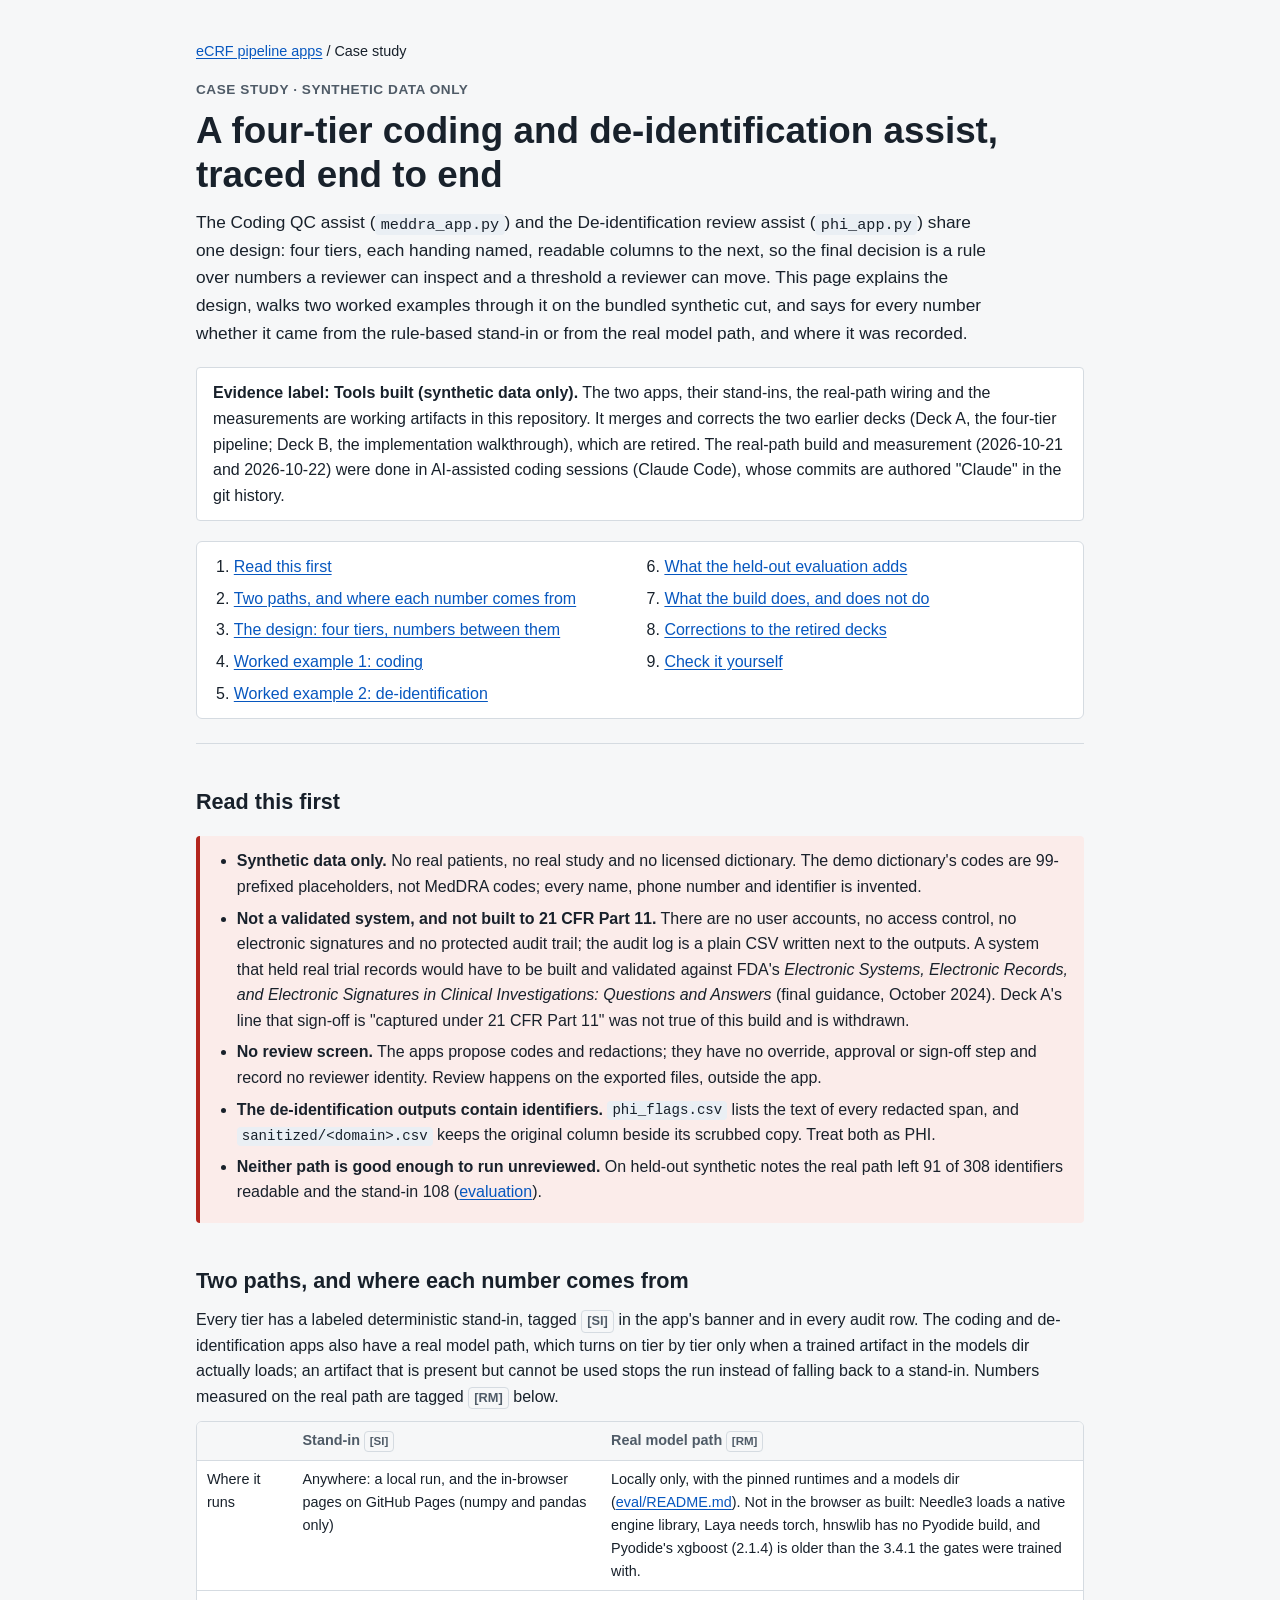
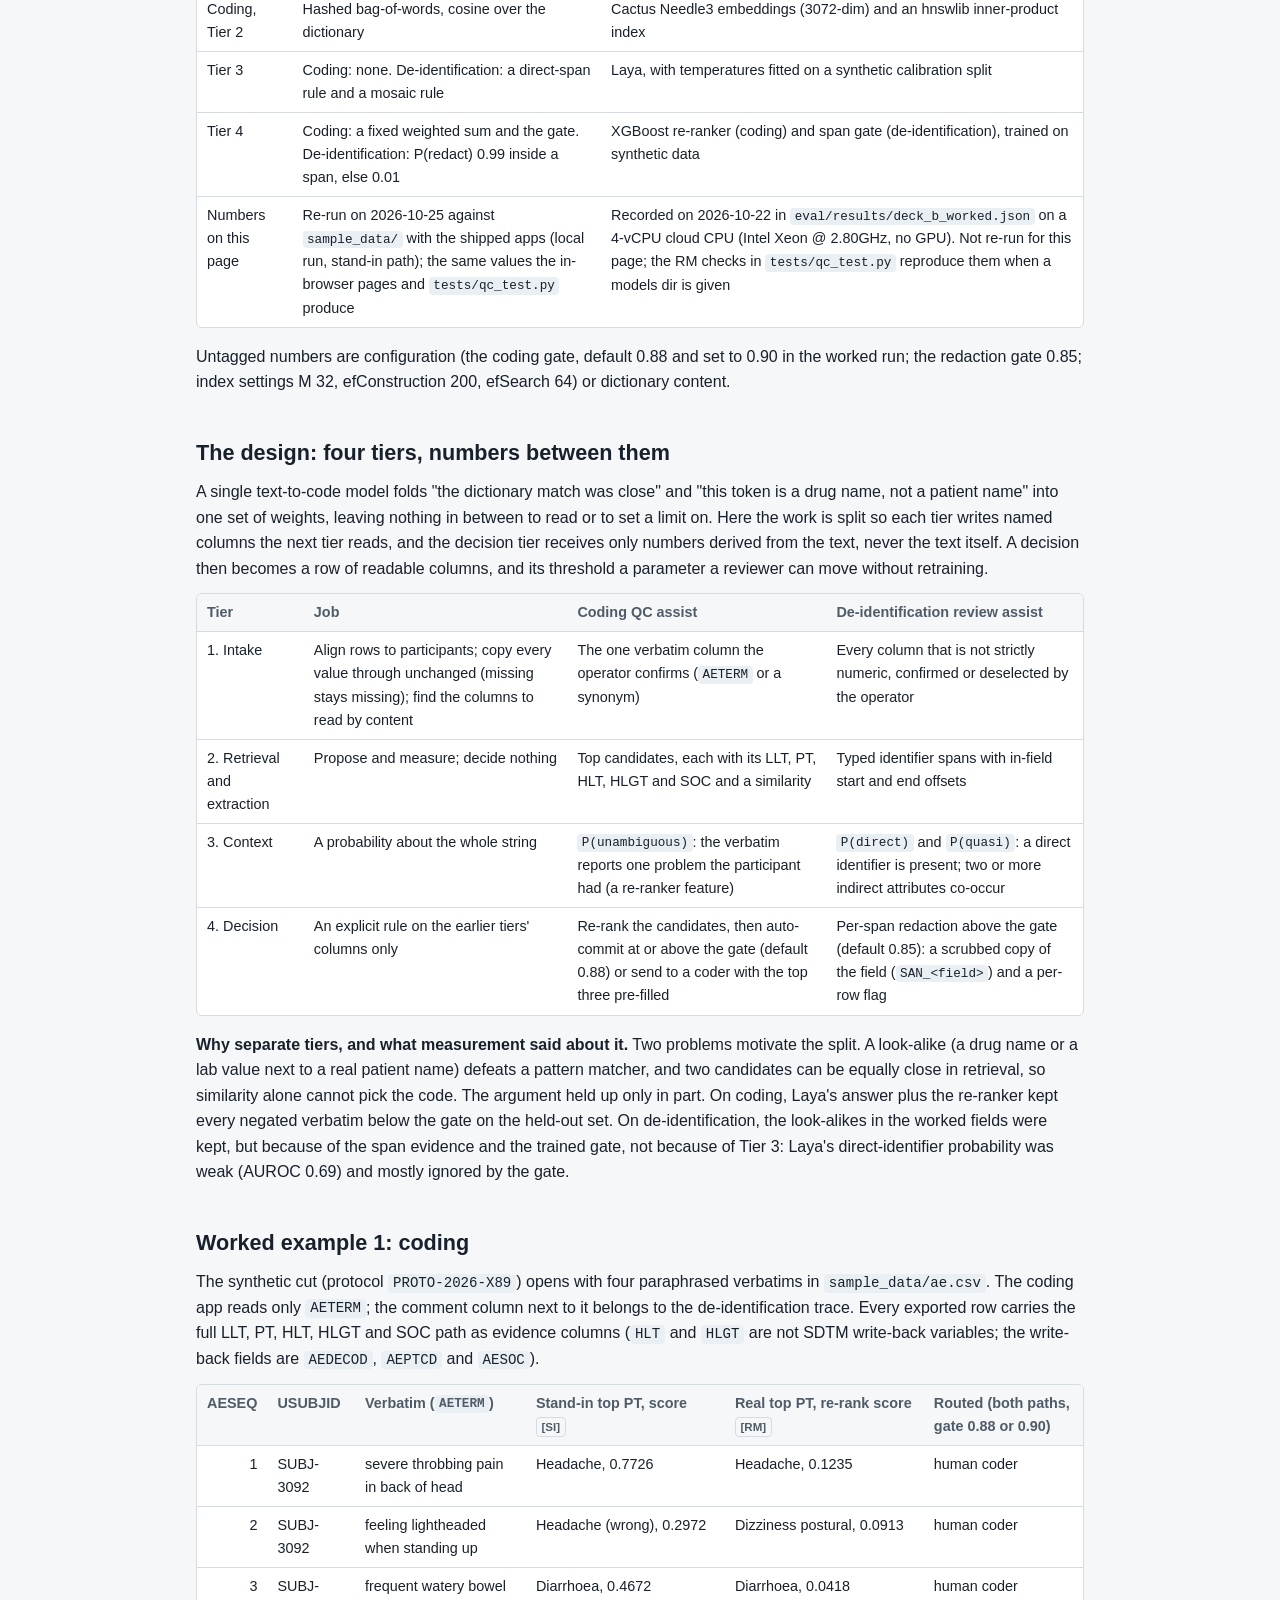
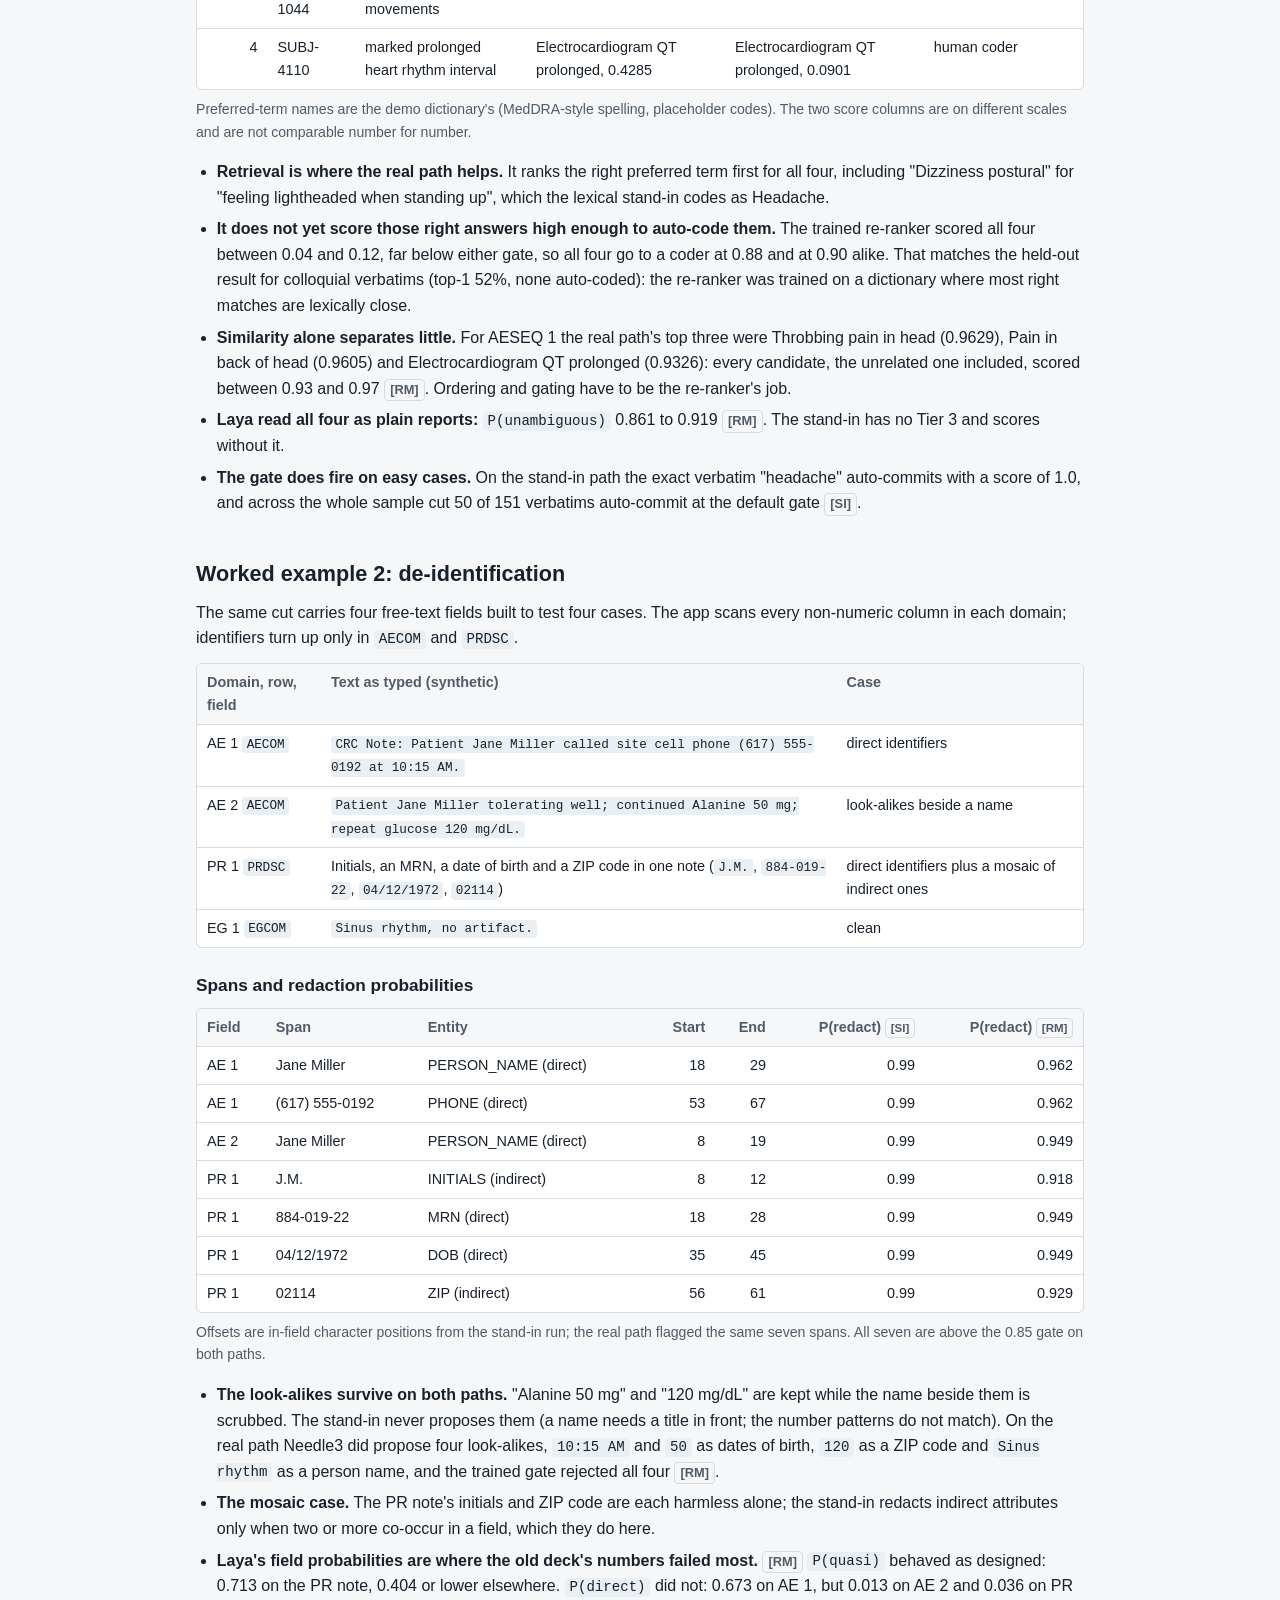
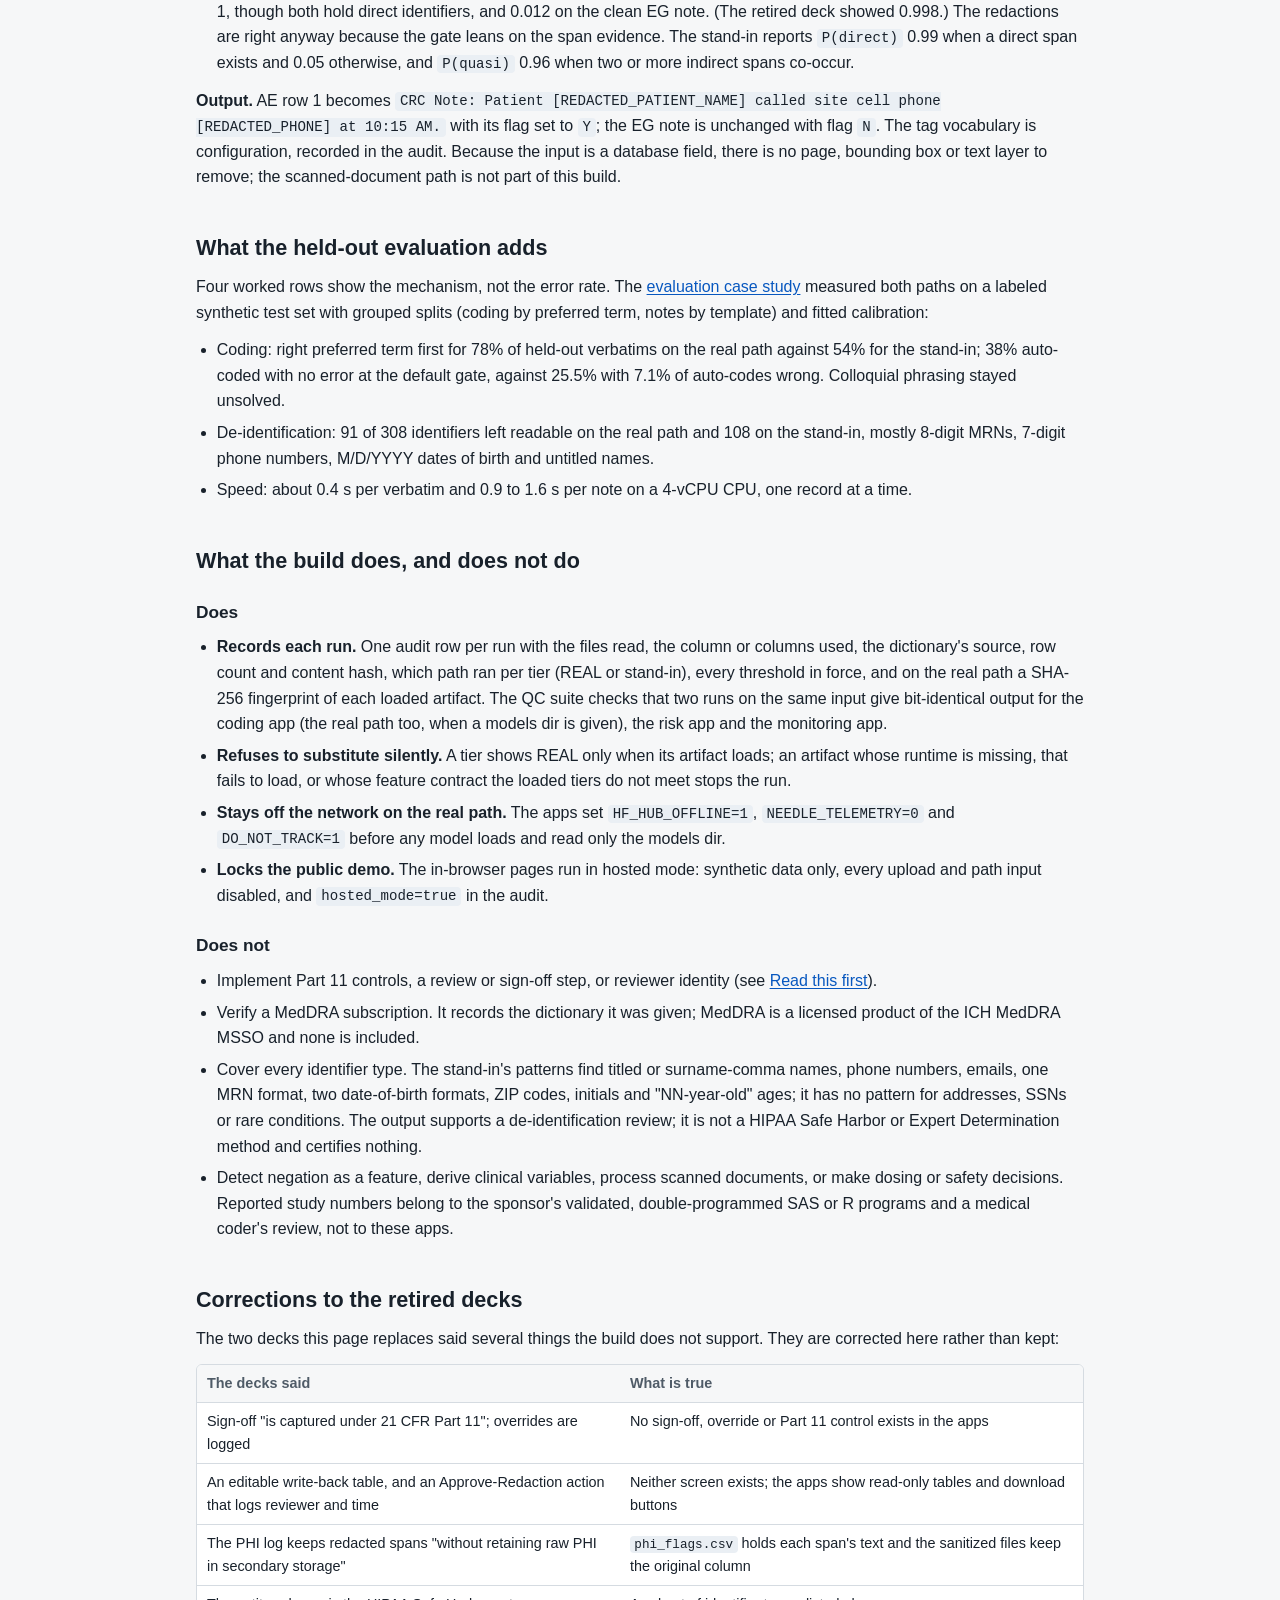
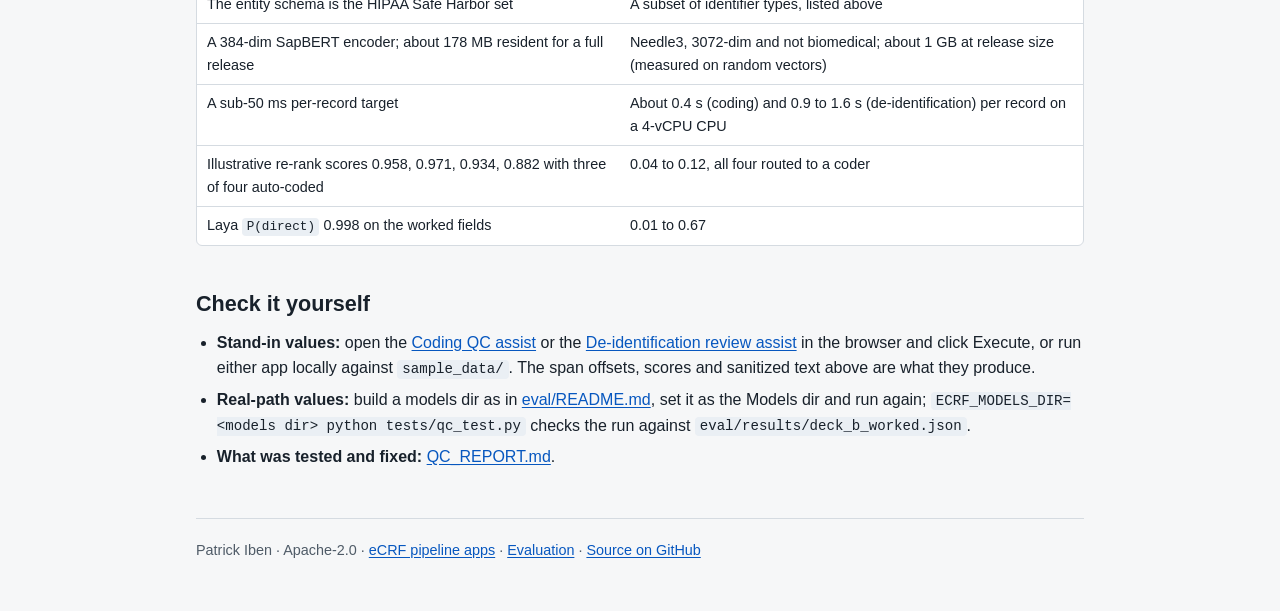
==== docs/case-study.html @ f9cde4a4 "Replace Deck A and Deck B with an evaluation page and one case study docs/evaluation.html is a case " ====
<!DOCTYPE html>
<html lang="en">
<head>
<meta charset="utf-8">
<meta name="viewport" content="width=device-width, initial-scale=1">
<title>Four-tier coding case study</title>
<meta name="description" content="Case study of the Coding QC assist and the De-identification review assist: the four-tier design, two worked examples on synthetic eCRF data, what ran on the stand-in path and on the real model path, and the limits.">
<meta name="color-scheme" content="light dark">
<!-- Self-contained page for GitHub Pages (main branch, /docs). Inline CSS only: no external scripts,
     stylesheets, fonts or images (QC check D2). It replaces the two retired decks (Deck A, the four-tier
     pipeline; Deck B, the implementation walkthrough); their old URLs redirect here. -->
<style>
:root {
  --bg:#F6F7F8; --surface:#FFFFFF; --text:#18212B; --muted:#4F5B67; --line:#D5DBE1;
  --accent:#0757BF; --note-bg:#FBF3E9; --note-line:#C66A36; --code-bg:#EAEFF4;
  --fail-bg:#FBECEA; --fail-line:#B3261E;
}
@media (prefers-color-scheme: dark) {
  :root {
    --bg:#12171D; --surface:#1A2129; --text:#E6EAEE; --muted:#A9B3BD; --line:#323C47;
    --accent:#7DB5FF; --note-bg:#2A2119; --note-line:#E0935F; --code-bg:#24303C;
    --fail-bg:#3A1F1D; --fail-line:#F2B8B5;
  }
}
* { box-sizing:border-box; }
html { -webkit-text-size-adjust:100%; }
body { margin:0; background:var(--bg); color:var(--text);
  font-family:-apple-system,BlinkMacSystemFont,"Segoe UI","Helvetica Neue",Helvetica,Arial,sans-serif;
  font-size:1rem; line-height:1.6; }
.wrap { max-width:920px; margin:0 auto; padding:0 16px; }
header.site { padding:40px 0 24px; border-bottom:1px solid var(--line); }
.crumbs { margin:0 0 16px; font-size:.9rem; }
.kicker { margin:0 0 8px; color:var(--muted); font-size:.85rem; font-weight:600; letter-spacing:.04em; text-transform:uppercase; }
h1 { margin:0 0 12px; font-size:clamp(1.7rem, 5vw, 2.3rem); line-height:1.2; }
h2 { margin:44px 0 12px; font-size:1.35rem; line-height:1.3; }
h3 { margin:24px 0 8px; font-size:1.08rem; }
p { margin:0 0 12px; }
ul, ol { margin:0 0 12px; padding-left:1.3em; }
li { margin:0 0 6px; }
.lede { font-size:1.08rem; max-width:46em; }
a { color:var(--accent); text-underline-offset:2px; }
a:focus-visible { outline:2px solid var(--accent); outline-offset:2px; border-radius:2px; }
code { font-family:ui-monospace,"SF Mono",Menlo,Consolas,monospace; font-size:.88em; background:var(--code-bg);
  padding:.1em .35em; border-radius:4px; overflow-wrap:anywhere; }
.note, .fail, .label { margin:20px 0; padding:12px 16px; border-radius:4px; }
.note { background:var(--note-bg); border-left:4px solid var(--note-line); }
.fail { background:var(--fail-bg); border-left:4px solid var(--fail-line); }
.label { background:var(--surface); border:1px solid var(--line); }
.note p:last-child, .fail p:last-child, .label p:last-child, .note ul:last-child, .fail ul:last-child { margin-bottom:0; }
.tbl { overflow-x:auto; margin:0 0 16px; border:1px solid var(--line); border-radius:6px; background:var(--surface); }
table { border-collapse:collapse; width:100%; font-size:.9rem; }
th, td { padding:7px 10px; text-align:left; vertical-align:top; border-bottom:1px solid var(--line); }
th { font-weight:600; color:var(--muted); background:var(--bg); }
tr:last-child td { border-bottom:none; }
td.n, th.n { text-align:right; font-variant-numeric:tabular-nums; white-space:nowrap; }
.caption { margin:-8px 0 16px; color:var(--muted); font-size:.88rem; }
.tag { display:inline-block; padding:0 .4em; border:1px solid var(--line); border-radius:4px; font-size:.8em; font-weight:600; color:var(--muted); white-space:nowrap; }
nav.toc { margin:20px 0 0; padding:12px 16px; background:var(--surface); border:1px solid var(--line); border-radius:6px; }
nav.toc ol { margin:0; columns:2 16em; column-gap:28px; }
nav.toc li { break-inside:avoid; }
.muted { color:var(--muted); }
footer.site { margin:48px 0 0; padding:20px 0 40px; border-top:1px solid var(--line); color:var(--muted); font-size:.9rem; }
@media print {
  body { background:#FFFFFF; color:#000000; }
  .tbl { overflow:visible; }
  a { color:#000000; }
}
</style>
</head>
<body>
<div class="wrap">

<header class="site">
  <p class="crumbs"><a href="./">eCRF pipeline apps</a> / Case study</p>
  <p class="kicker">Case study &middot; synthetic data only</p>
  <h1>A four-tier coding and de-identification assist, traced end to end</h1>
  <p class="lede">The Coding QC assist (<code>meddra_app.py</code>) and the De-identification review assist
    (<code>phi_app.py</code>) share one design: four tiers, each handing named, readable columns to the next, so the
    final decision is a rule over numbers a reviewer can inspect and a threshold a reviewer can move. This page explains
    the design, walks two worked examples through it on the bundled synthetic cut, and says for every number whether it
    came from the rule-based stand-in or from the real model path, and where it was recorded.</p>
  <div class="label" role="note">
    <p><strong>Evidence label: Tools built (synthetic data only).</strong> The two apps, their stand-ins, the real-path
      wiring and the measurements are working artifacts in this repository. It merges and corrects the two earlier decks
      (Deck A, the four-tier pipeline; Deck B, the implementation walkthrough), which are retired. The real-path build and
      measurement (2026-10-21 and 2026-10-22) were done in AI-assisted coding sessions (Claude Code), whose commits are
      authored "Claude" in the git history.</p>
  </div>
  <nav class="toc" aria-label="On this page">
    <ol>
      <li><a href="#first">Read this first</a></li>
      <li><a href="#paths">Two paths, and where each number comes from</a></li>
      <li><a href="#design">The design: four tiers, numbers between them</a></li>
      <li><a href="#coding">Worked example 1: coding</a></li>
      <li><a href="#deid">Worked example 2: de-identification</a></li>
      <li><a href="#heldout">What the held-out evaluation adds</a></li>
      <li><a href="#governance">What the build does, and does not do</a></li>
      <li><a href="#corrections">Corrections to the retired decks</a></li>
      <li><a href="#verify">Check it yourself</a></li>
    </ol>
  </nav>
</header>

<main>

<section aria-labelledby="first">
  <h2 id="first">Read this first</h2>
  <div class="fail" role="note">
    <ul>
      <li><strong>Synthetic data only.</strong> No real patients, no real study and no licensed dictionary. The demo
        dictionary's codes are 99-prefixed placeholders, not MedDRA codes; every name, phone number and identifier is
        invented.</li>
      <li><strong>Not a validated system, and not built to 21 CFR Part 11.</strong> There are no user accounts, no access
        control, no electronic signatures and no protected audit trail; the audit log is a plain CSV written next to the
        outputs. A system that held real trial records would have to be built and validated against FDA's
        <em>Electronic Systems, Electronic Records, and Electronic Signatures in Clinical Investigations: Questions and
        Answers</em> (final guidance, October 2024). Deck A's line that sign-off is "captured under 21 CFR Part 11" was
        not true of this build and is withdrawn.</li>
      <li><strong>No review screen.</strong> The apps propose codes and redactions; they have no override, approval or
        sign-off step and record no reviewer identity. Review happens on the exported files, outside the app.</li>
      <li><strong>The de-identification outputs contain identifiers.</strong> <code>phi_flags.csv</code> lists the text of
        every redacted span, and <code>sanitized/&lt;domain&gt;.csv</code> keeps the original column beside its scrubbed
        copy. Treat both as PHI.</li>
      <li><strong>Neither path is good enough to run unreviewed.</strong> On held-out synthetic notes the real path left 91
        of 308 identifiers readable and the stand-in 108 (<a href="evaluation.html#failures">evaluation</a>).</li>
    </ul>
  </div>
</section>

<section aria-labelledby="paths">
  <h2 id="paths">Two paths, and where each number comes from</h2>
  <p>Every tier has a labeled deterministic stand-in, tagged <span class="tag">[SI]</span> in the app's banner and in
    every audit row. The coding and de-identification apps also have a real model path, which turns on tier by tier
    only when a trained artifact in the models dir actually loads; an artifact that is present but cannot be used stops
    the run instead of falling back to a stand-in. Numbers measured on the real path are tagged
    <span class="tag">[RM]</span> below.</p>
  <div class="tbl"><table>
    <thead><tr><th></th><th>Stand-in <span class="tag">[SI]</span></th><th>Real model path <span class="tag">[RM]</span></th></tr></thead>
    <tbody>
      <tr><td>Where it runs</td><td>Anywhere: a local run, and the in-browser pages on GitHub Pages (numpy and pandas only)</td><td>Locally only, with the pinned runtimes and a models dir (<a href="https://github.com/patrickiben/ecrf-pipeline-apps/blob/main/eval/README.md">eval/README.md</a>). Not in the browser as built: Needle3 loads a native engine library, Laya needs torch, hnswlib has no Pyodide build, and Pyodide's xgboost (2.1.4) is older than the 3.4.1 the gates were trained with.</td></tr>
      <tr><td>Coding, Tier 2</td><td>Hashed bag-of-words, cosine over the dictionary</td><td>Cactus Needle3 embeddings (3072-dim) and an hnswlib inner-product index</td></tr>
      <tr><td>Tier 3</td><td>Coding: none. De-identification: a direct-span rule and a mosaic rule</td><td>Laya, with temperatures fitted on a synthetic calibration split</td></tr>
      <tr><td>Tier 4</td><td>Coding: a fixed weighted sum and the gate. De-identification: P(redact) 0.99 inside a span, else 0.01</td><td>XGBoost re-ranker (coding) and span gate (de-identification), trained on synthetic data</td></tr>
      <tr><td>Numbers on this page</td><td>Re-run on 2026-10-25 against <code>sample_data/</code> with the shipped apps (local run, stand-in path); the same values the in-browser pages and <code>tests/qc_test.py</code> produce</td><td>Recorded on 2026-10-22 in <code>eval/results/deck_b_worked.json</code> on a 4-vCPU cloud CPU (Intel Xeon @ 2.80GHz, no GPU). Not re-run for this page; the RM checks in <code>tests/qc_test.py</code> reproduce them when a models dir is given</td></tr>
    </tbody>
  </table></div>
  <p>Untagged numbers are configuration (the coding gate, default 0.88 and set to 0.90 in the worked run; the redaction
    gate 0.85; index settings M 32, efConstruction 200, efSearch 64) or dictionary content.</p>
</section>

<section aria-labelledby="design">
  <h2 id="design">The design: four tiers, numbers between them</h2>
  <p>A single text-to-code model folds "the dictionary match was close" and "this token is a drug name, not a patient
    name" into one set of weights, leaving nothing in between to read or to set a limit on. Here the work is split so
    each tier writes named columns the next tier reads, and the decision tier receives only numbers derived from the
    text, never the text itself. A decision then becomes a row of readable columns, and its threshold a parameter a
    reviewer can move without retraining.</p>
  <div class="tbl"><table>
    <thead><tr><th>Tier</th><th>Job</th><th>Coding QC assist</th><th>De-identification review assist</th></tr></thead>
    <tbody>
      <tr><td>1. Intake</td><td>Align rows to participants; copy every value through unchanged (missing stays missing); find the columns to read by content</td><td>The one verbatim column the operator confirms (<code>AETERM</code> or a synonym)</td><td>Every column that is not strictly numeric, confirmed or deselected by the operator</td></tr>
      <tr><td>2. Retrieval and extraction</td><td>Propose and measure; decide nothing</td><td>Top candidates, each with its LLT, PT, HLT, HLGT and SOC and a similarity</td><td>Typed identifier spans with in-field start and end offsets</td></tr>
      <tr><td>3. Context</td><td>A probability about the whole string</td><td><code>P(unambiguous)</code>: the verbatim reports one problem the participant had (a re-ranker feature)</td><td><code>P(direct)</code> and <code>P(quasi)</code>: a direct identifier is present; two or more indirect attributes co-occur</td></tr>
      <tr><td>4. Decision</td><td>An explicit rule on the earlier tiers' columns only</td><td>Re-rank the candidates, then auto-commit at or above the gate (default 0.88) or send to a coder with the top three pre-filled</td><td>Per-span redaction above the gate (default 0.85): a scrubbed copy of the field (<code>SAN_&lt;field&gt;</code>) and a per-row flag</td></tr>
    </tbody>
  </table></div>
  <p><strong>Why separate tiers, and what measurement said about it.</strong> Two problems motivate the split. A
    look-alike (a drug name or a lab value next to a real patient name) defeats a pattern matcher, and two candidates
    can be equally close in retrieval, so similarity alone cannot pick the code. The argument held up only in part. On
    coding, Laya's answer plus the re-ranker kept every negated verbatim below the gate on the held-out set. On
    de-identification, the look-alikes in the worked fields were kept, but because of the span evidence and the trained
    gate, not because of Tier 3: Laya's direct-identifier probability was weak (AUROC 0.69) and mostly ignored by the
    gate.</p>
</section>

<section aria-labelledby="coding">
  <h2 id="coding">Worked example 1: coding</h2>
  <p>The synthetic cut (protocol <code>PROTO-2026-X89</code>) opens with four paraphrased verbatims in
    <code>sample_data/ae.csv</code>. The coding app reads only <code>AETERM</code>; the comment column next to it belongs
    to the de-identification trace. Every exported row carries the full LLT, PT, HLT, HLGT and SOC path as evidence columns (<code>HLT</code> and <code>HLGT</code> are not SDTM
    write-back variables; the write-back fields are <code>AEDECOD</code>, <code>AEPTCD</code> and
    <code>AESOC</code>).</p>
  <div class="tbl"><table>
    <thead><tr><th>AESEQ</th><th>USUBJID</th><th>Verbatim (<code>AETERM</code>)</th><th>Stand-in top PT, score <span class="tag">[SI]</span></th><th>Real top PT, re-rank score <span class="tag">[RM]</span></th><th>Routed (both paths, gate 0.88 or 0.90)</th></tr></thead>
    <tbody>
      <tr><td class="n">1</td><td>SUBJ-3092</td><td>severe throbbing pain in back of head</td><td>Headache, 0.7726</td><td>Headache, 0.1235</td><td>human coder</td></tr>
      <tr><td class="n">2</td><td>SUBJ-3092</td><td>feeling lightheaded when standing up</td><td>Headache (wrong), 0.2972</td><td>Dizziness postural, 0.0913</td><td>human coder</td></tr>
      <tr><td class="n">3</td><td>SUBJ-1044</td><td>frequent watery bowel movements</td><td>Diarrhoea, 0.4672</td><td>Diarrhoea, 0.0418</td><td>human coder</td></tr>
      <tr><td class="n">4</td><td>SUBJ-4110</td><td>marked prolonged heart rhythm interval</td><td>Electrocardiogram QT prolonged, 0.4285</td><td>Electrocardiogram QT prolonged, 0.0901</td><td>human coder</td></tr>
    </tbody>
  </table></div>
  <p class="caption">Preferred-term names are the demo dictionary's (MedDRA-style spelling, placeholder codes). The two
    score columns are on different scales and are not comparable number for number.</p>
  <ul>
    <li><strong>Retrieval is where the real path helps.</strong> It ranks the right preferred term first for all four,
      including "Dizziness postural" for "feeling lightheaded when standing up", which the lexical stand-in codes as
      Headache.</li>
    <li><strong>It does not yet score those right answers high enough to auto-code them.</strong> The trained re-ranker
      scored all four between 0.04 and 0.12, far below either gate, so all four go to a coder at 0.88 and at 0.90 alike.
      That matches the held-out result for colloquial verbatims (top-1 52%, none auto-coded): the re-ranker was trained
      on a dictionary where most right matches are lexically close.</li>
    <li><strong>Similarity alone separates little.</strong> For AESEQ 1 the real path's top three were Throbbing pain in
      head (0.9629), Pain in back of head (0.9605) and Electrocardiogram QT prolonged (0.9326): every candidate, the
      unrelated one included, scored between 0.93 and 0.97 <span class="tag">[RM]</span>. Ordering and gating have to be
      the re-ranker's job.</li>
    <li><strong>Laya read all four as plain reports:</strong> <code>P(unambiguous)</code> 0.861 to 0.919
      <span class="tag">[RM]</span>. The stand-in has no Tier 3 and scores without it.</li>
    <li><strong>The gate does fire on easy cases.</strong> On the stand-in path the exact verbatim "headache" auto-commits
      with a score of 1.0, and across the whole sample cut 50 of 151 verbatims auto-commit at the default gate
      <span class="tag">[SI]</span>.</li>
  </ul>
</section>

<section aria-labelledby="deid">
  <h2 id="deid">Worked example 2: de-identification</h2>
  <p>The same cut carries four free-text fields built to test four cases. The app scans every non-numeric column in
    each domain; identifiers turn up only in <code>AECOM</code> and <code>PRDSC</code>.</p>
  <div class="tbl"><table>
    <thead><tr><th>Domain, row, field</th><th>Text as typed (synthetic)</th><th>Case</th></tr></thead>
    <tbody>
      <tr><td>AE 1 <code>AECOM</code></td><td><code>CRC Note: Patient Jane Miller called site cell phone (617) 555-0192 at 10:15 AM.</code></td><td>direct identifiers</td></tr>
      <tr><td>AE 2 <code>AECOM</code></td><td><code>Patient Jane Miller tolerating well; continued Alanine 50 mg; repeat glucose 120 mg/dL.</code></td><td>look-alikes beside a name</td></tr>
      <tr><td>PR 1 <code>PRDSC</code></td><td>Initials, an MRN, a date of birth and a ZIP code in one note (<code>J.M.</code>, <code>884-019-22</code>, <code>04/12/1972</code>, <code>02114</code>)</td><td>direct identifiers plus a mosaic of indirect ones</td></tr>
      <tr><td>EG 1 <code>EGCOM</code></td><td><code>Sinus rhythm, no artifact.</code></td><td>clean</td></tr>
    </tbody>
  </table></div>
  <h3>Spans and redaction probabilities</h3>
  <div class="tbl"><table>
    <thead><tr><th>Field</th><th>Span</th><th>Entity</th><th class="n">Start</th><th class="n">End</th><th class="n">P(redact) <span class="tag">[SI]</span></th><th class="n">P(redact) <span class="tag">[RM]</span></th></tr></thead>
    <tbody>
      <tr><td>AE 1</td><td>Jane Miller</td><td>PERSON_NAME (direct)</td><td class="n">18</td><td class="n">29</td><td class="n">0.99</td><td class="n">0.962</td></tr>
      <tr><td>AE 1</td><td>(617) 555-0192</td><td>PHONE (direct)</td><td class="n">53</td><td class="n">67</td><td class="n">0.99</td><td class="n">0.962</td></tr>
      <tr><td>AE 2</td><td>Jane Miller</td><td>PERSON_NAME (direct)</td><td class="n">8</td><td class="n">19</td><td class="n">0.99</td><td class="n">0.949</td></tr>
      <tr><td>PR 1</td><td>J.M.</td><td>INITIALS (indirect)</td><td class="n">8</td><td class="n">12</td><td class="n">0.99</td><td class="n">0.918</td></tr>
      <tr><td>PR 1</td><td>884-019-22</td><td>MRN (direct)</td><td class="n">18</td><td class="n">28</td><td class="n">0.99</td><td class="n">0.949</td></tr>
      <tr><td>PR 1</td><td>04/12/1972</td><td>DOB (direct)</td><td class="n">35</td><td class="n">45</td><td class="n">0.99</td><td class="n">0.949</td></tr>
      <tr><td>PR 1</td><td>02114</td><td>ZIP (indirect)</td><td class="n">56</td><td class="n">61</td><td class="n">0.99</td><td class="n">0.929</td></tr>
    </tbody>
  </table></div>
  <p class="caption">Offsets are in-field character positions from the stand-in run; the real path flagged the same seven
    spans. All seven are above the 0.85 gate on both paths.</p>
  <ul>
    <li><strong>The look-alikes survive on both paths.</strong> "Alanine 50 mg" and "120 mg/dL" are kept while the name
      beside them is scrubbed. The stand-in never proposes them (a name needs a title in front; the number patterns do
      not match). On the real path Needle3 did propose four look-alikes, <code>10:15 AM</code> and <code>50</code> as
      dates of birth, <code>120</code> as a ZIP code and <code>Sinus rhythm</code> as a person name, and the trained gate
      rejected all four <span class="tag">[RM]</span>.</li>
    <li><strong>The mosaic case.</strong> The PR note's initials and ZIP code are each harmless alone; the stand-in
      redacts indirect attributes only when two or more co-occur in a field, which they do here.</li>
    <li><strong>Laya's field probabilities are where the old deck's numbers failed most.</strong>
      <span class="tag">[RM]</span> <code>P(quasi)</code> behaved as designed: 0.713 on the PR note, 0.404 or lower
      elsewhere. <code>P(direct)</code> did not: 0.673 on AE 1, but 0.013 on AE 2 and 0.036 on PR 1, though both hold
      direct identifiers, and 0.012 on the clean EG note. (The retired deck showed 0.998.) The redactions are right
      anyway because the gate leans on the span evidence. The stand-in reports <code>P(direct)</code> 0.99 when a direct
      span exists and 0.05 otherwise, and <code>P(quasi)</code> 0.96 when two or more indirect spans co-occur.</li>
  </ul>
  <p><strong>Output.</strong> AE row 1 becomes <code>CRC Note: Patient [REDACTED_PATIENT_NAME] called site cell phone
    [REDACTED_PHONE] at 10:15 AM.</code> with its flag set to <code>Y</code>; the EG note is unchanged with flag
    <code>N</code>. The tag vocabulary is configuration, recorded in the audit. Because the input is a database field,
    there is no page, bounding box or text layer to remove; the scanned-document path is not part of this build.</p>
</section>

<section aria-labelledby="heldout">
  <h2 id="heldout">What the held-out evaluation adds</h2>
  <p>Four worked rows show the mechanism, not the error rate. The <a href="evaluation.html">evaluation case study</a>
    measured both paths on a labeled synthetic test set with grouped splits (coding by preferred term, notes by
    template) and fitted calibration:</p>
  <ul>
    <li>Coding: right preferred term first for 78% of held-out verbatims on the real path against 54% for the stand-in;
      38% auto-coded with no error at the default gate, against 25.5% with 7.1% of auto-codes wrong. Colloquial phrasing
      stayed unsolved.</li>
    <li>De-identification: 91 of 308 identifiers left readable on the real path and 108 on the stand-in, mostly 8-digit
      MRNs, 7-digit phone numbers, M/D/YYYY dates of birth and untitled names.</li>
    <li>Speed: about 0.4 s per verbatim and 0.9 to 1.6 s per note on a 4-vCPU CPU, one record at a time.</li>
  </ul>
</section>

<section aria-labelledby="governance">
  <h2 id="governance">What the build does, and does not do</h2>
  <h3>Does</h3>
  <ul>
    <li><strong>Records each run.</strong> One audit row per run with the files read, the column or columns used, the
      dictionary's source, row count and content hash, which path ran per tier (REAL or stand-in), every threshold in
      force, and on the real path a SHA-256 fingerprint of each loaded artifact. The QC suite checks that two runs on the
      same input give bit-identical output for the coding app (the real path too, when a models dir is given), the risk app and the
      monitoring app.</li>
    <li><strong>Refuses to substitute silently.</strong> A tier shows REAL only when its artifact loads; an artifact
      whose runtime is missing, that fails to load, or whose feature contract the loaded tiers do not meet stops the
      run.</li>
    <li><strong>Stays off the network on the real path.</strong> The apps set <code>HF_HUB_OFFLINE=1</code>,
      <code>NEEDLE_TELEMETRY=0</code> and <code>DO_NOT_TRACK=1</code> before any model loads and read only the models
      dir.</li>
    <li><strong>Locks the public demo.</strong> The in-browser pages run in hosted mode: synthetic data only, every
      upload and path input disabled, and <code>hosted_mode=true</code> in the audit.</li>
  </ul>
  <h3>Does not</h3>
  <ul>
    <li>Implement Part 11 controls, a review or sign-off step, or reviewer identity (see <a href="#first">Read this
      first</a>).</li>
    <li>Verify a MedDRA subscription. It records the dictionary it was given; MedDRA is a licensed product of the ICH
      MedDRA MSSO and none is included.</li>
    <li>Cover every identifier type. The stand-in's patterns find titled or surname-comma names, phone numbers,
      emails, one MRN format, two date-of-birth formats, ZIP codes, initials and "NN-year-old" ages; it has no pattern
      for addresses, SSNs or rare conditions. The output supports a de-identification review; it is not a HIPAA Safe
      Harbor or Expert Determination method and certifies nothing.</li>
    <li>Detect negation as a feature, derive clinical variables, process scanned documents, or make dosing or safety
      decisions. Reported study numbers belong to the sponsor's validated, double-programmed SAS or R programs and a
      medical coder's review, not to these apps.</li>
  </ul>
</section>

<section aria-labelledby="corrections">
  <h2 id="corrections">Corrections to the retired decks</h2>
  <p>The two decks this page replaces said several things the build does not support. They are corrected here rather
    than kept:</p>
  <div class="tbl"><table>
    <thead><tr><th>The decks said</th><th>What is true</th></tr></thead>
    <tbody>
      <tr><td>Sign-off "is captured under 21 CFR Part 11"; overrides are logged</td><td>No sign-off, override or Part 11 control exists in the apps</td></tr>
      <tr><td>An editable write-back table, and an Approve-Redaction action that logs reviewer and time</td><td>Neither screen exists; the apps show read-only tables and download buttons</td></tr>
      <tr><td>The PHI log keeps redacted spans "without retaining raw PHI in secondary storage"</td><td><code>phi_flags.csv</code> holds each span's text and the sanitized files keep the original column</td></tr>
      <tr><td>The entity schema is the HIPAA Safe Harbor set</td><td>A subset of identifier types, listed above</td></tr>
      <tr><td>A 384-dim SapBERT encoder; about 178 MB resident for a full release</td><td>Needle3, 3072-dim and not biomedical; about 1 GB at release size (measured on random vectors)</td></tr>
      <tr><td>A sub-50 ms per-record target</td><td>About 0.4 s (coding) and 0.9 to 1.6 s (de-identification) per record on a 4-vCPU CPU</td></tr>
      <tr><td>Illustrative re-rank scores 0.958, 0.971, 0.934, 0.882 with three of four auto-coded</td><td>0.04 to 0.12, all four routed to a coder</td></tr>
      <tr><td>Laya <code>P(direct)</code> 0.998 on the worked fields</td><td>0.01 to 0.67</td></tr>
    </tbody>
  </table></div>
</section>

<section aria-labelledby="verify">
  <h2 id="verify">Check it yourself</h2>
  <ul>
    <li><strong>Stand-in values:</strong> open the <a href="app/meddra.html">Coding QC assist</a> or the
      <a href="app/phi.html">De-identification review assist</a> in the browser and click Execute, or run either app
      locally against <code>sample_data/</code>. The span offsets, scores and sanitized text above are what they
      produce.</li>
    <li><strong>Real-path values:</strong> build a models dir as in
      <a href="https://github.com/patrickiben/ecrf-pipeline-apps/blob/main/eval/README.md">eval/README.md</a>, set it as
      the Models dir and run again; <code>ECRF_MODELS_DIR=&lt;models dir&gt; python tests/qc_test.py</code> checks the run
      against <code>eval/results/deck_b_worked.json</code>.</li>
    <li><strong>What was tested and fixed:</strong>
      <a href="https://github.com/patrickiben/ecrf-pipeline-apps/blob/main/QC_REPORT.md">QC_REPORT.md</a>.</li>
  </ul>
</section>

</main>

<footer class="site">
  <p>Patrick Iben &middot; Apache-2.0 &middot; <a href="./">eCRF pipeline apps</a> &middot;
    <a href="evaluation.html">Evaluation</a> &middot;
    <a href="https://github.com/patrickiben/ecrf-pipeline-apps">Source on GitHub</a></p>
</footer>

</div>
</body>
</html>
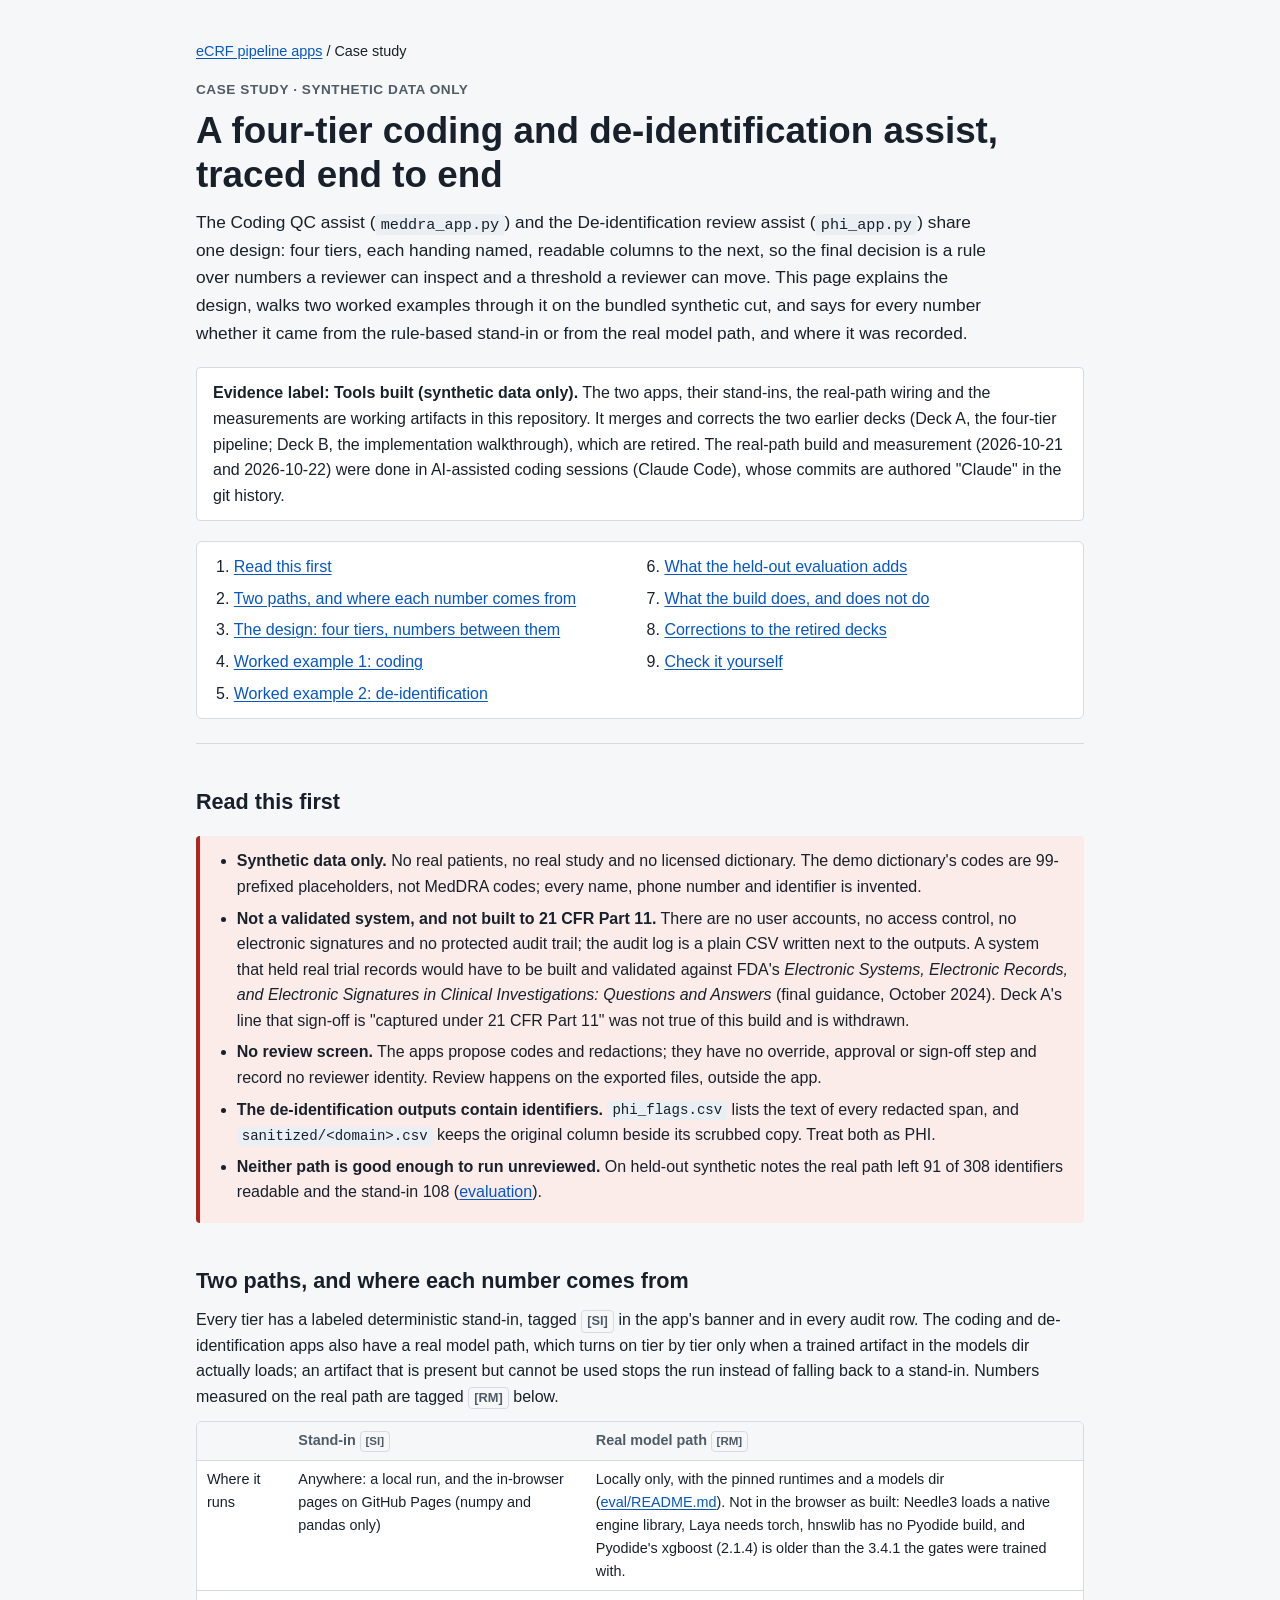
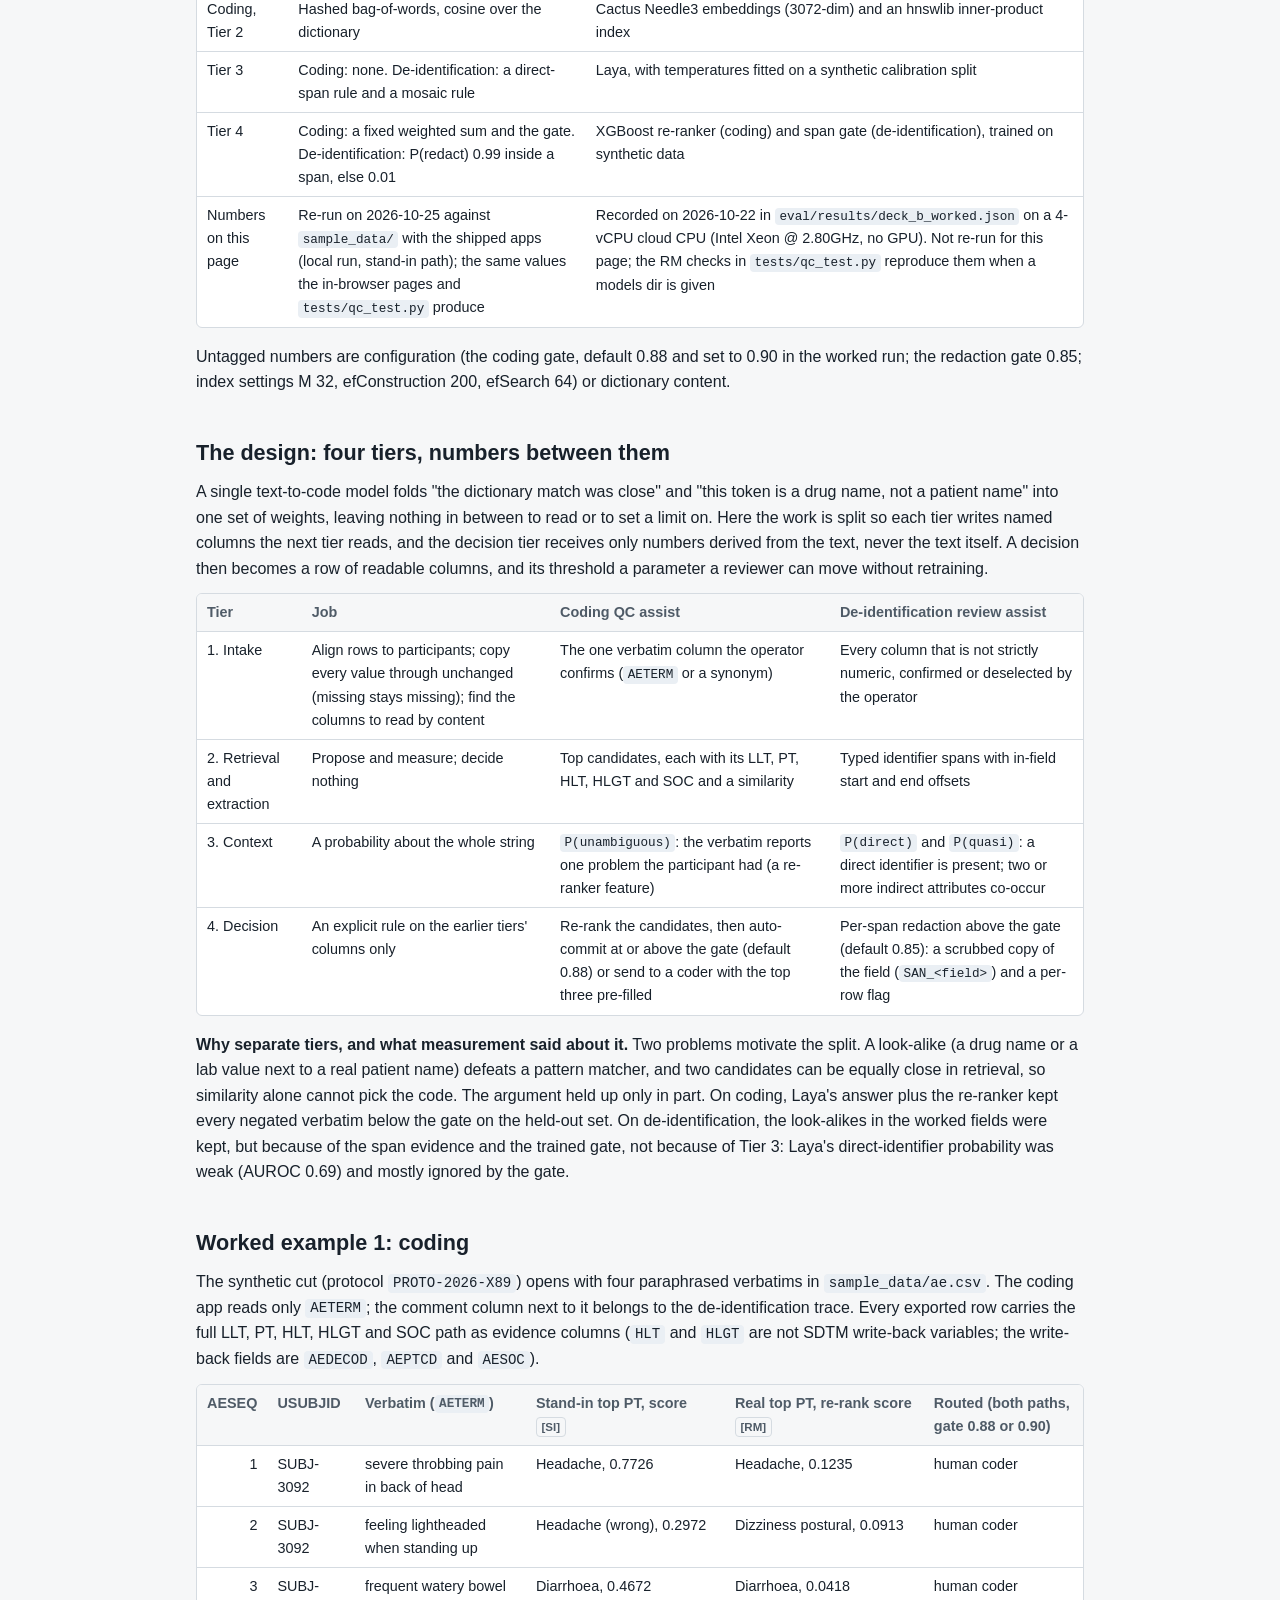
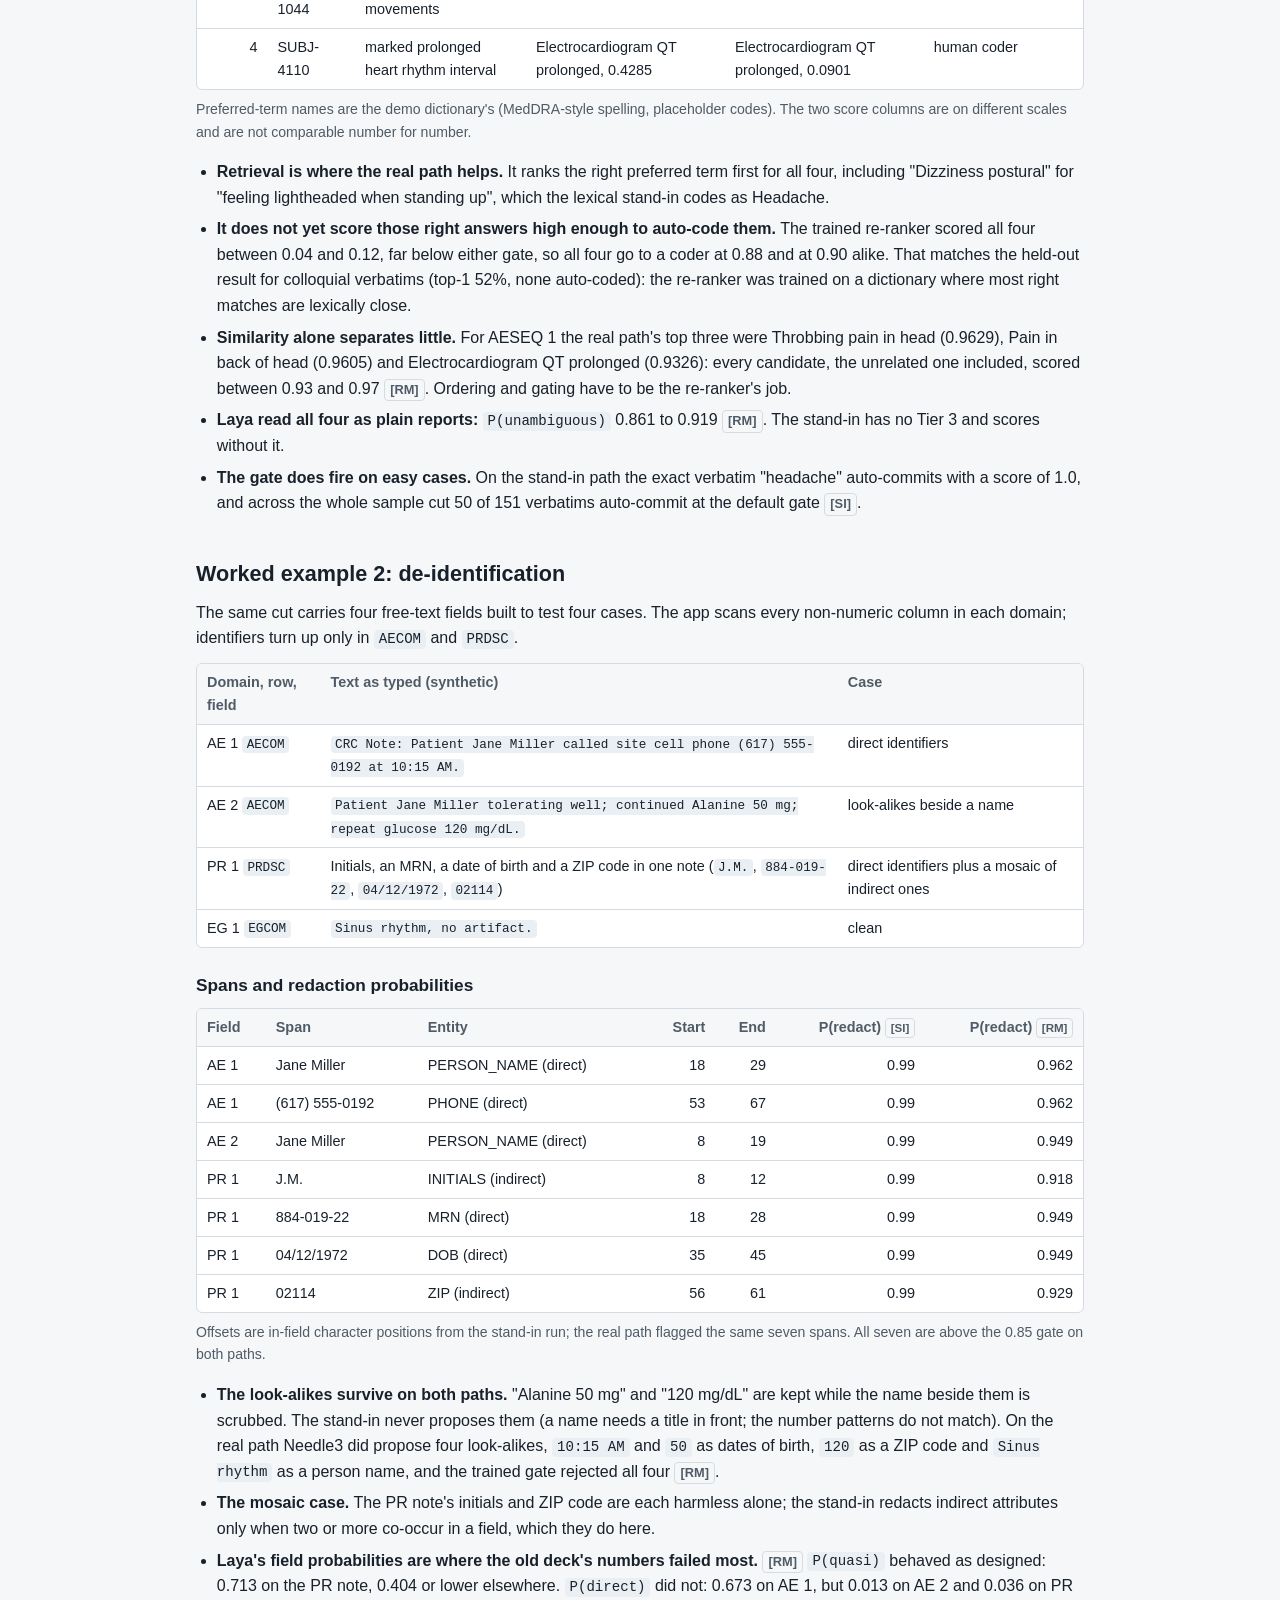
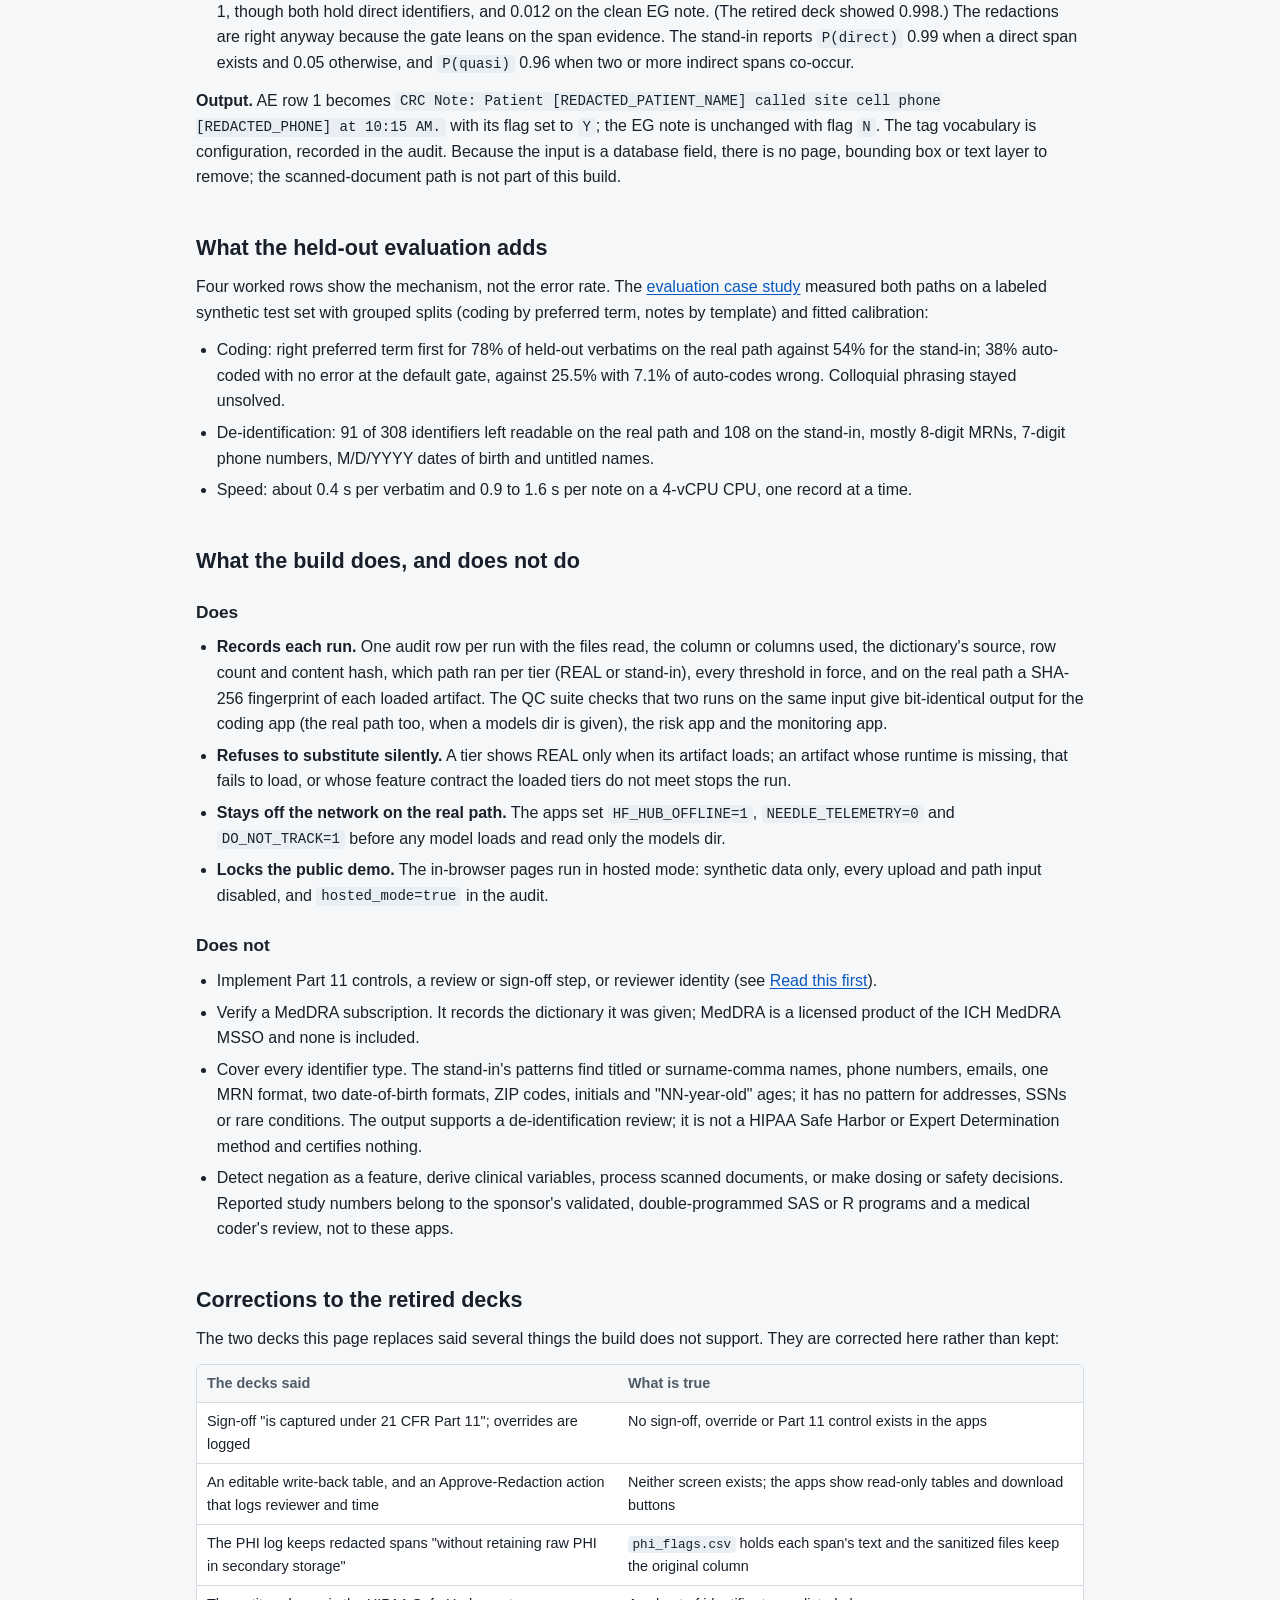
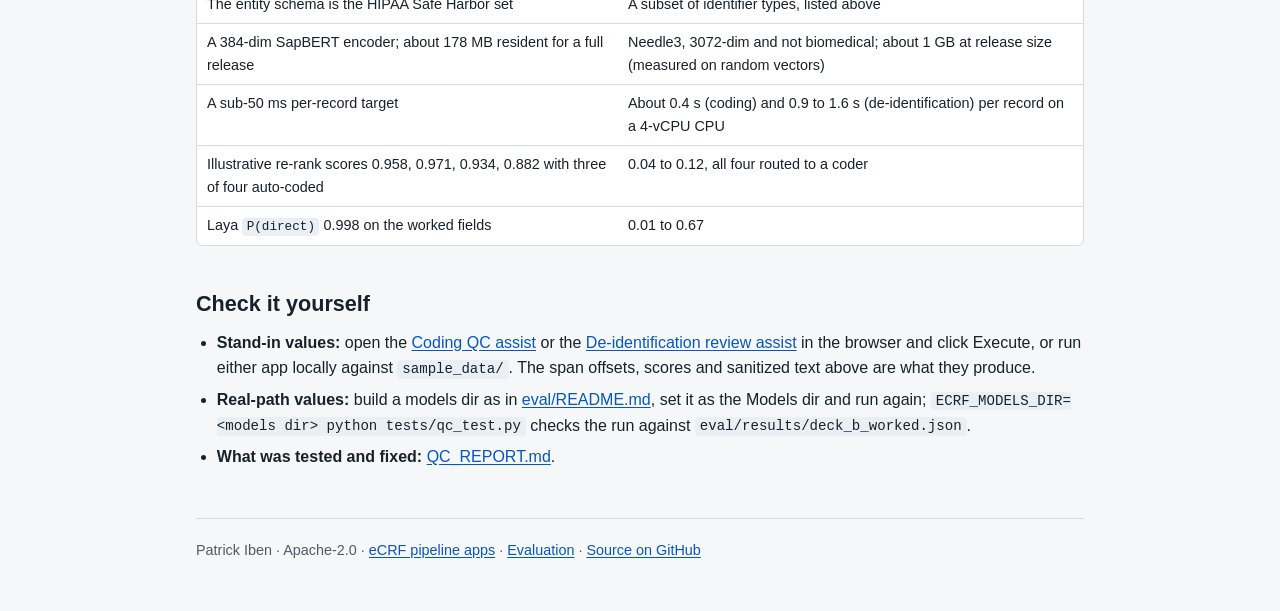
==== commit 4ae4d123: "Evaluation and case-study pages: keep identifiers in tables unbroken Code in a table cell wrapped mi" ====
--- a/docs/case-study.html
+++ b/docs/case-study.html
@@ -6,6 +6,7 @@
 <title>Four-tier coding case study</title>
 <meta name="description" content="Case study of the Coding QC assist and the De-identification review assist: the four-tier design, two worked examples on synthetic eCRF data, what ran on the stand-in path and on the real model path, and the limits.">
 <meta name="color-scheme" content="light dark">
+<link rel="icon" href="data:,">
 <!-- Self-contained page for GitHub Pages (main branch, /docs). Inline CSS only: no external scripts,
      stylesheets, fonts or images (QC check D2). It replaces the two retired decks (Deck A, the four-tier
      pipeline; Deck B, the implementation walkthrough); their old URLs redirect here. -->
@@ -53,6 +54,8 @@
 th { font-weight:600; color:var(--muted); background:var(--bg); }
 tr:last-child td { border-bottom:none; }
 td.n, th.n { text-align:right; font-variant-numeric:tabular-nums; white-space:nowrap; }
+/* inside a table, wrap code only at spaces, so identifiers such as direct_pii stay whole (the table scrolls) */
+.tbl code { overflow-wrap:normal; }
 .caption { margin:-8px 0 16px; color:var(--muted); font-size:.88rem; }
 .tag { display:inline-block; padding:0 .4em; border:1px solid var(--line); border-radius:4px; font-size:.8em; font-weight:600; color:var(--muted); white-space:nowrap; }
 nav.toc { margin:20px 0 0; padding:12px 16px; background:var(--surface); border:1px solid var(--line); border-radius:6px; }
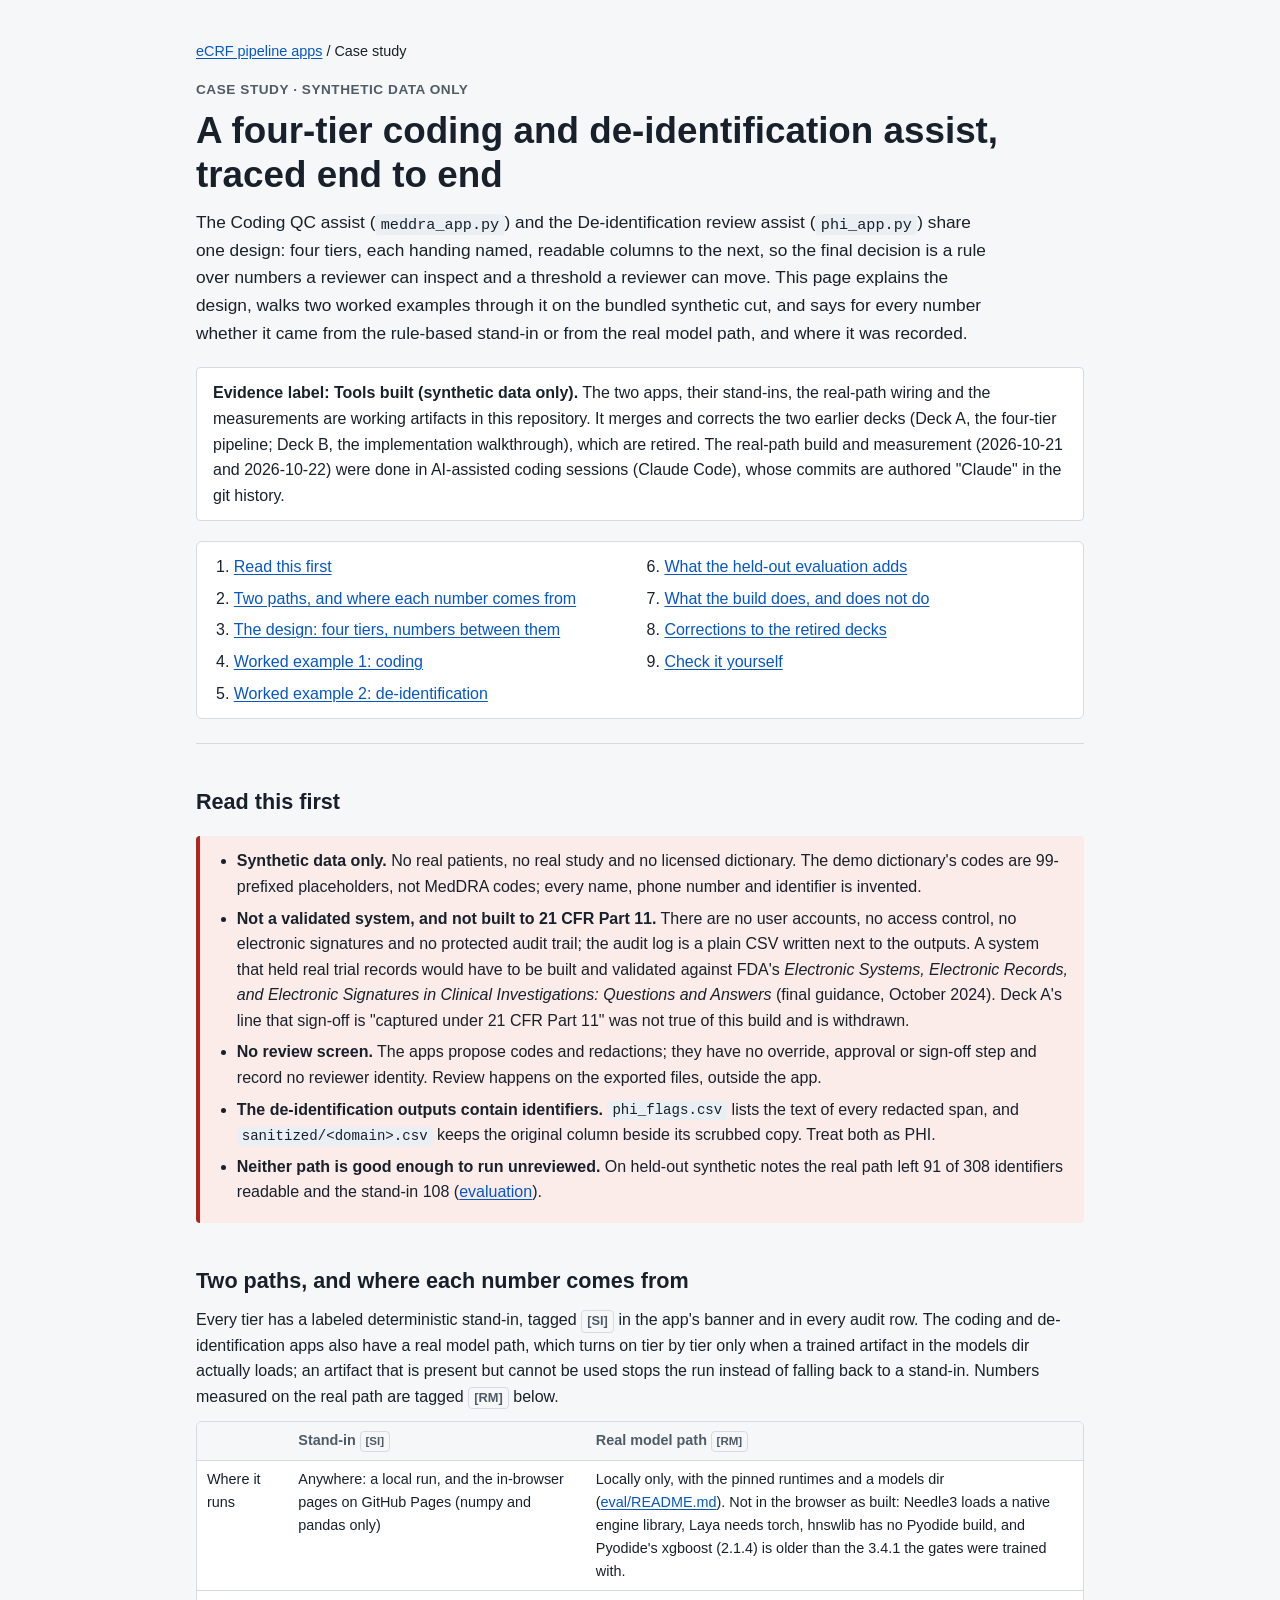
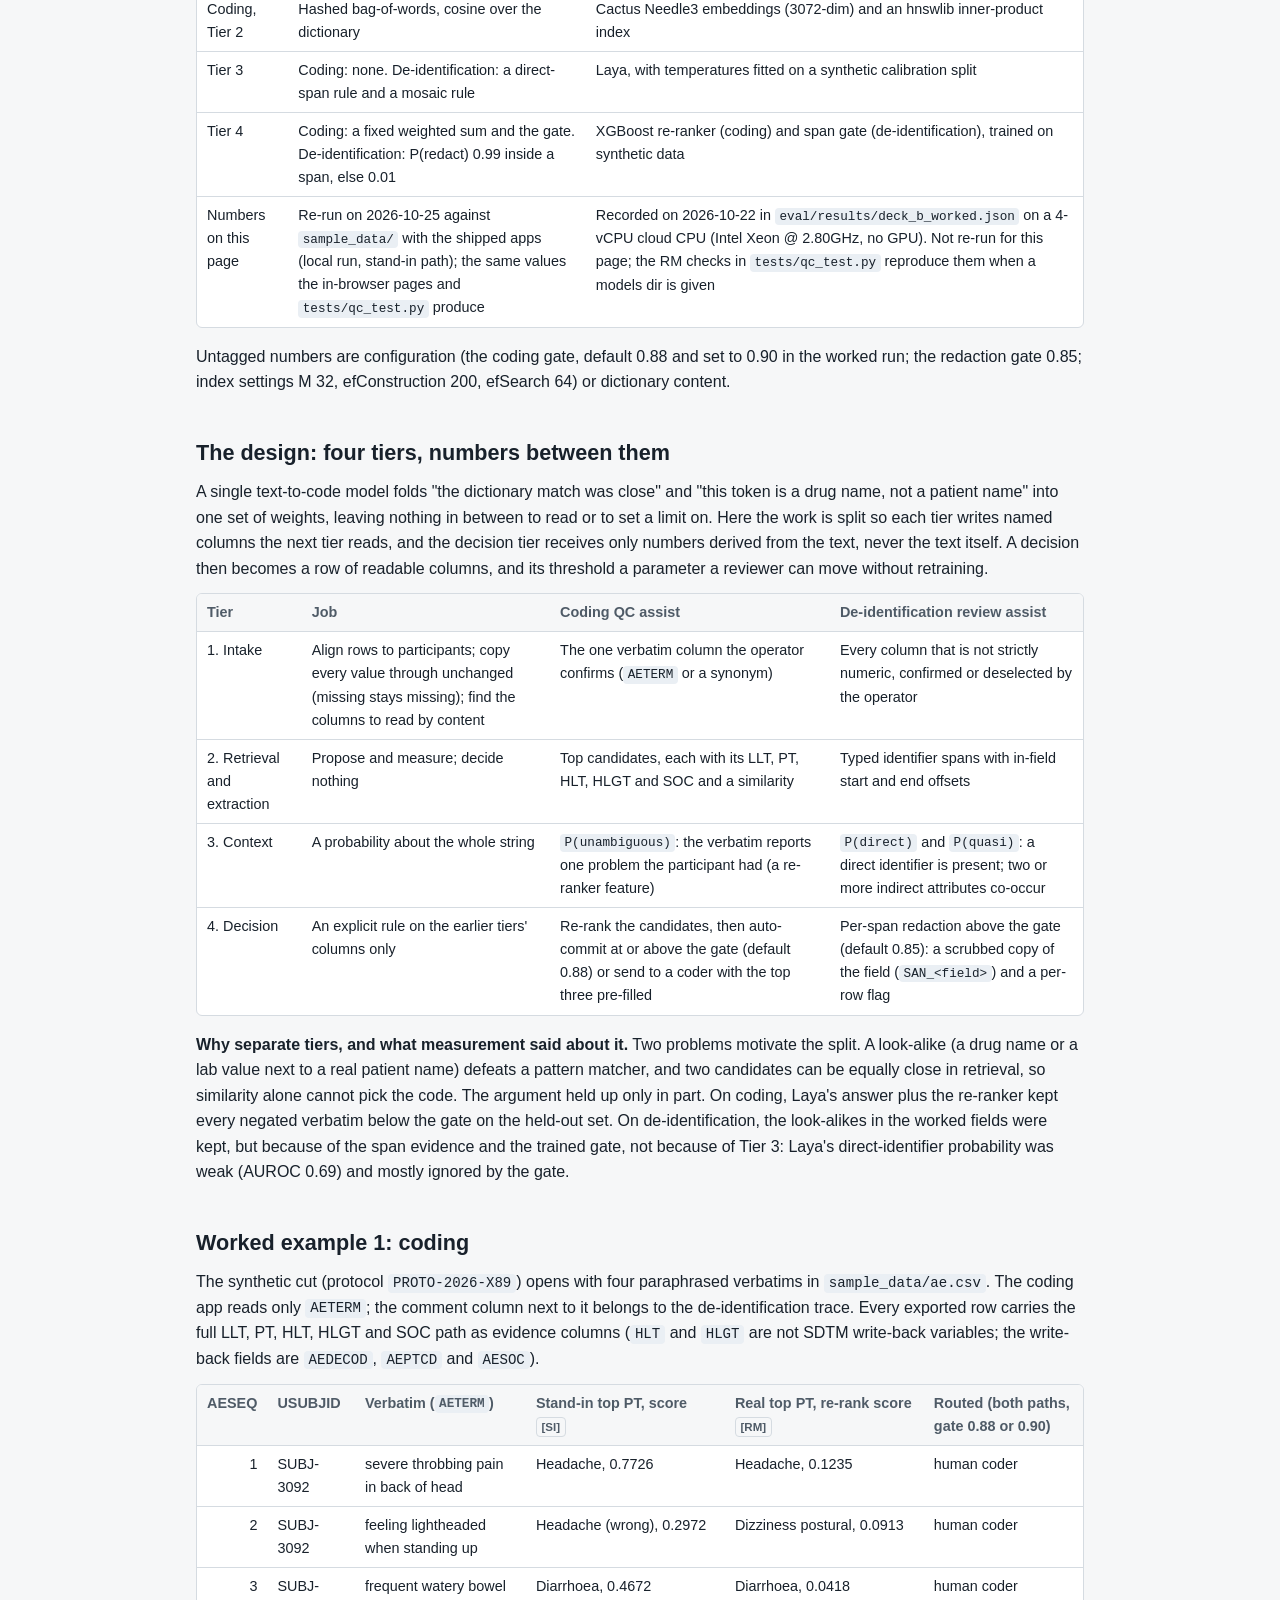
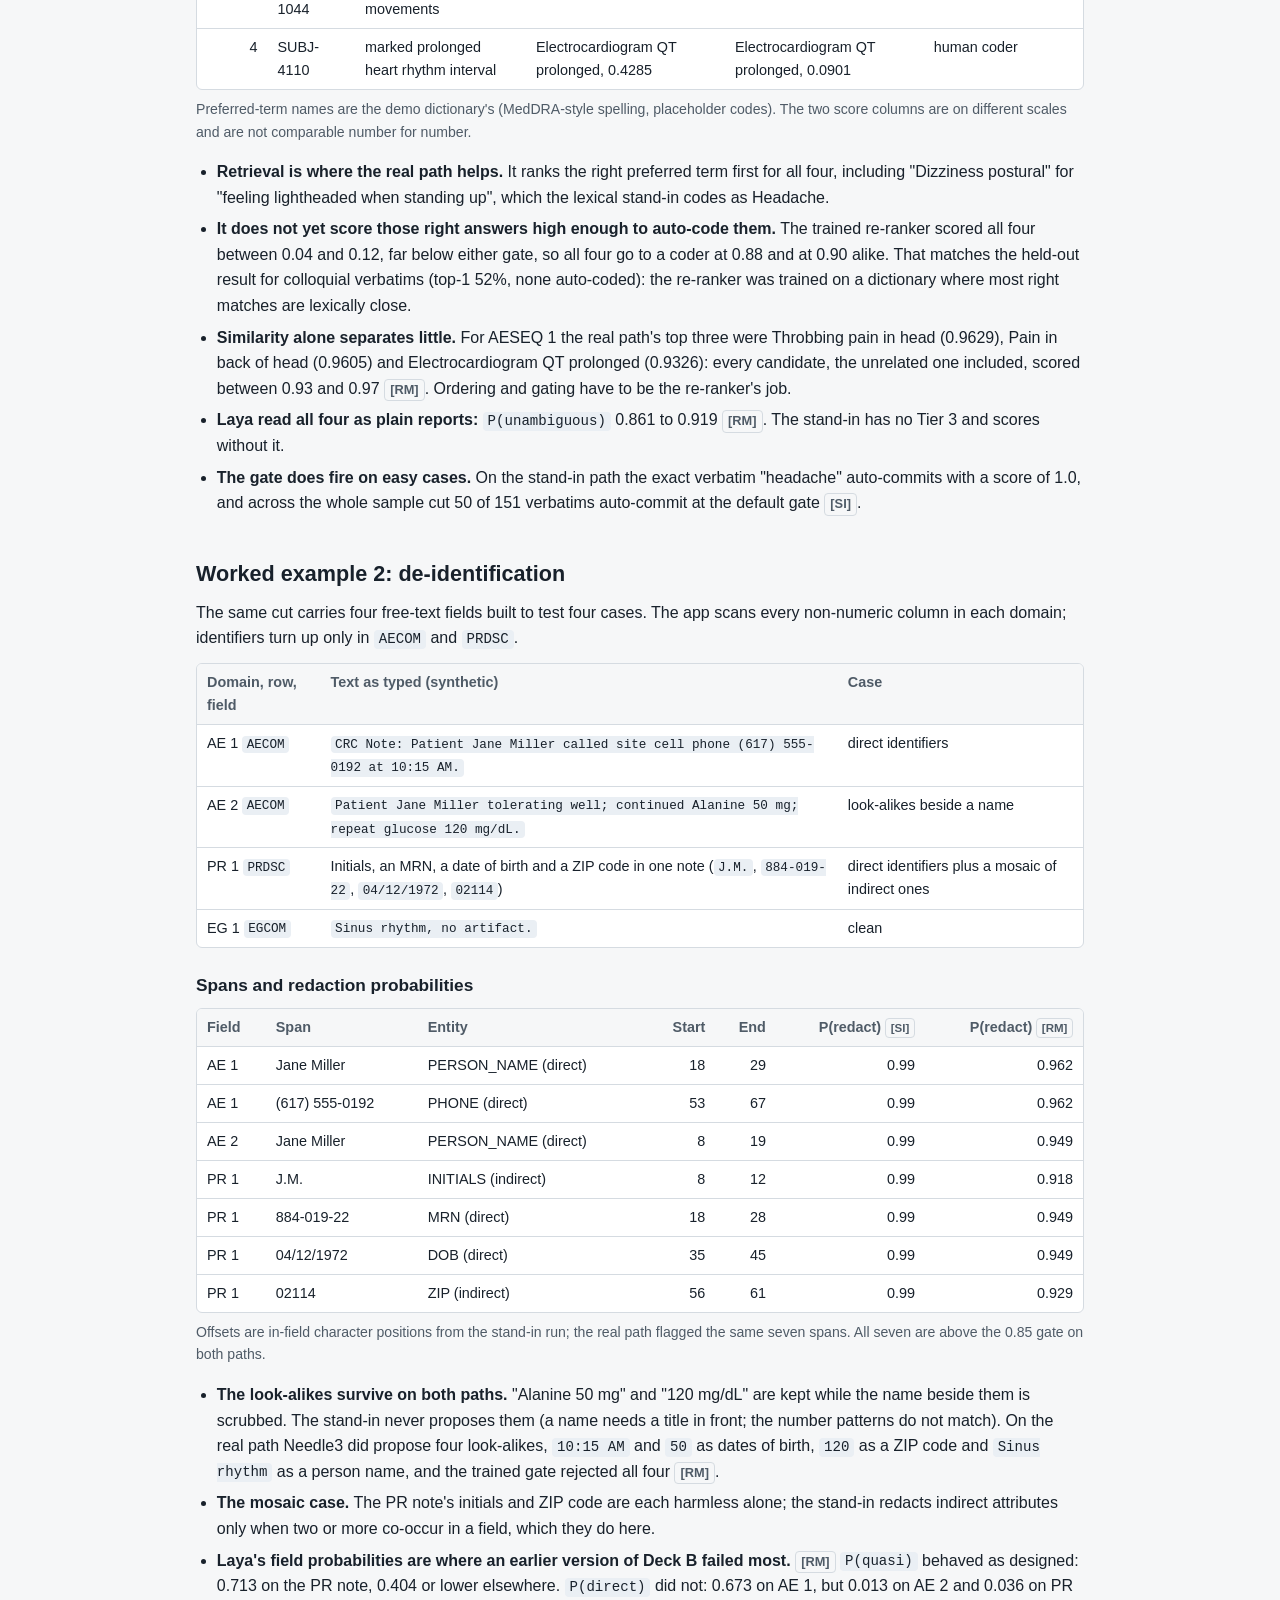
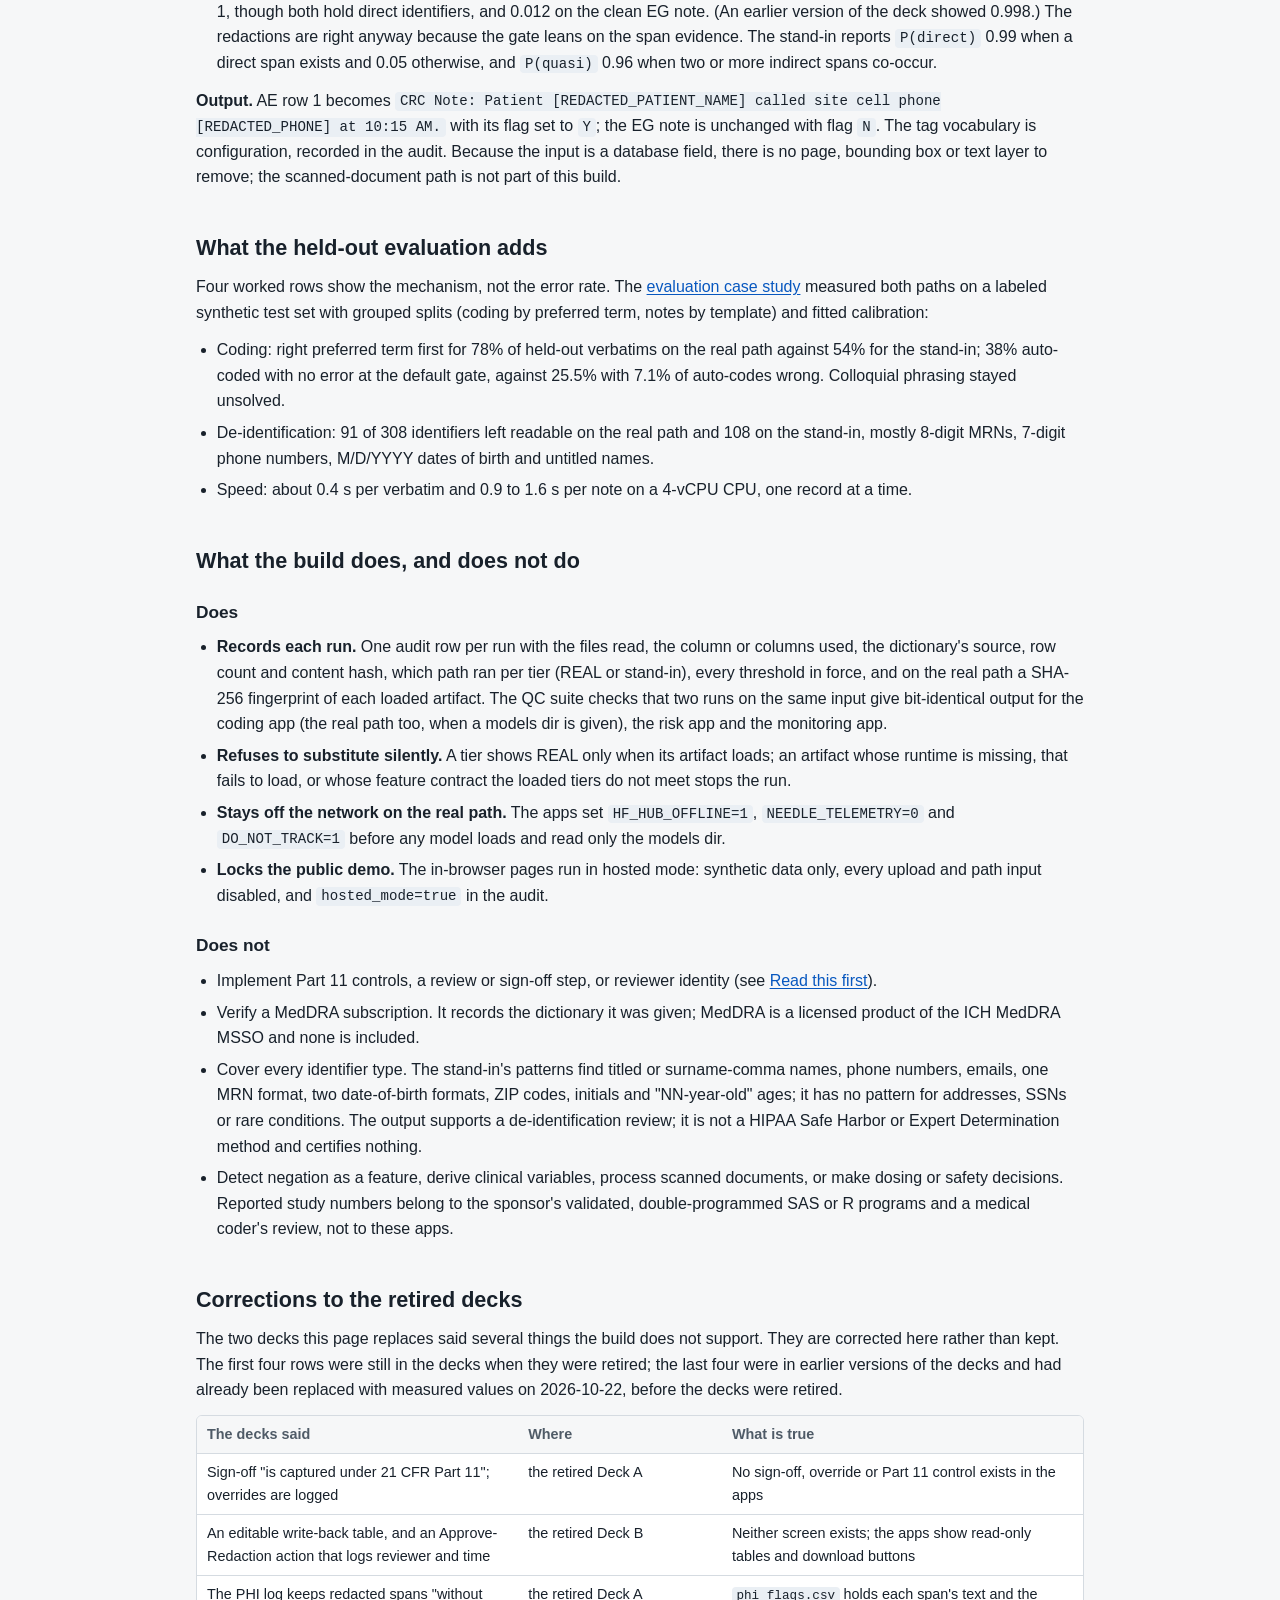
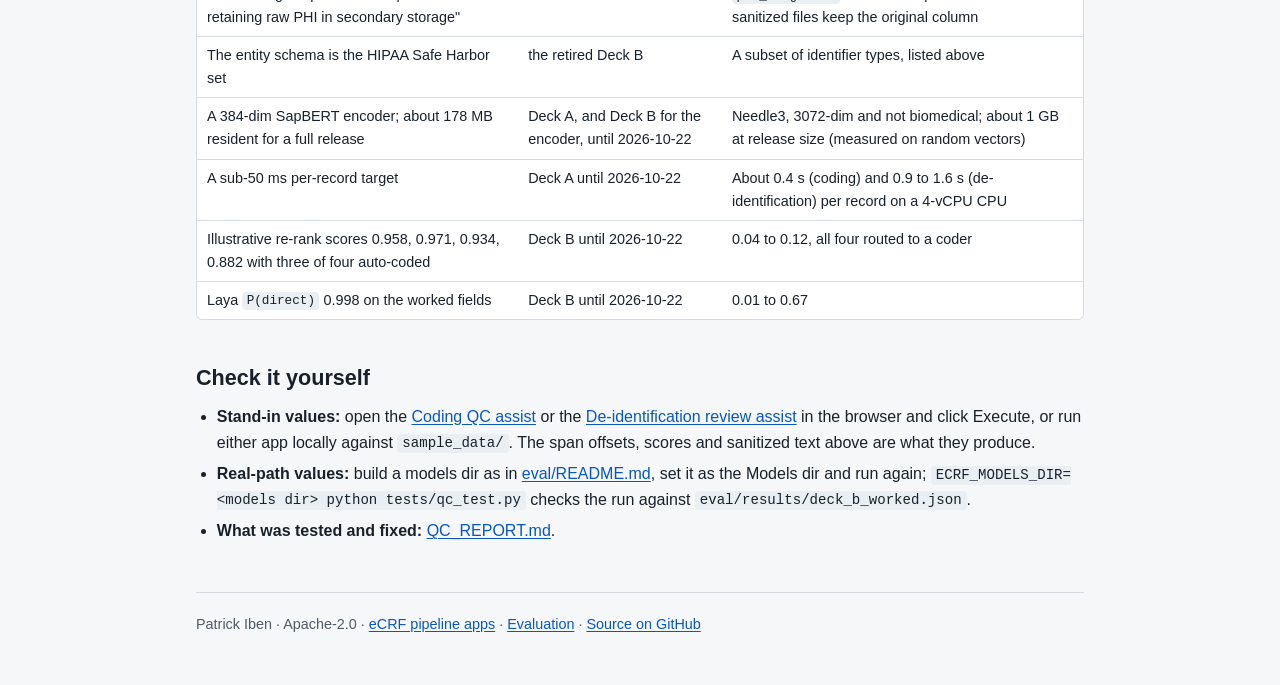
==== commit 1fc69179: "Case study and EVALUATION.md: attribute each deck claim to the version that made it The case study's" ====
--- a/docs/case-study.html
+++ b/docs/case-study.html
@@ -250,10 +250,10 @@
       rejected all four <span class="tag">[RM]</span>.</li>
     <li><strong>The mosaic case.</strong> The PR note's initials and ZIP code are each harmless alone; the stand-in
       redacts indirect attributes only when two or more co-occur in a field, which they do here.</li>
-    <li><strong>Laya's field probabilities are where the old deck's numbers failed most.</strong>
+    <li><strong>Laya's field probabilities are where an earlier version of Deck B failed most.</strong>
       <span class="tag">[RM]</span> <code>P(quasi)</code> behaved as designed: 0.713 on the PR note, 0.404 or lower
       elsewhere. <code>P(direct)</code> did not: 0.673 on AE 1, but 0.013 on AE 2 and 0.036 on PR 1, though both hold
-      direct identifiers, and 0.012 on the clean EG note. (The retired deck showed 0.998.) The redactions are right
+      direct identifiers, and 0.012 on the clean EG note. (An earlier version of the deck showed 0.998.) The redactions are right
       anyway because the gate leans on the span evidence. The stand-in reports <code>P(direct)</code> 0.99 when a direct
       span exists and 0.05 otherwise, and <code>P(quasi)</code> 0.96 when two or more indirect spans co-occur.</li>
   </ul>
@@ -315,18 +315,20 @@
 <section aria-labelledby="corrections">
   <h2 id="corrections">Corrections to the retired decks</h2>
   <p>The two decks this page replaces said several things the build does not support. They are corrected here rather
-    than kept:</p>
-  <div class="tbl"><table>
-    <thead><tr><th>The decks said</th><th>What is true</th></tr></thead>
-    <tbody>
-      <tr><td>Sign-off "is captured under 21 CFR Part 11"; overrides are logged</td><td>No sign-off, override or Part 11 control exists in the apps</td></tr>
-      <tr><td>An editable write-back table, and an Approve-Redaction action that logs reviewer and time</td><td>Neither screen exists; the apps show read-only tables and download buttons</td></tr>
-      <tr><td>The PHI log keeps redacted spans "without retaining raw PHI in secondary storage"</td><td><code>phi_flags.csv</code> holds each span's text and the sanitized files keep the original column</td></tr>
-      <tr><td>The entity schema is the HIPAA Safe Harbor set</td><td>A subset of identifier types, listed above</td></tr>
-      <tr><td>A 384-dim SapBERT encoder; about 178 MB resident for a full release</td><td>Needle3, 3072-dim and not biomedical; about 1 GB at release size (measured on random vectors)</td></tr>
-      <tr><td>A sub-50 ms per-record target</td><td>About 0.4 s (coding) and 0.9 to 1.6 s (de-identification) per record on a 4-vCPU CPU</td></tr>
-      <tr><td>Illustrative re-rank scores 0.958, 0.971, 0.934, 0.882 with three of four auto-coded</td><td>0.04 to 0.12, all four routed to a coder</td></tr>
-      <tr><td>Laya <code>P(direct)</code> 0.998 on the worked fields</td><td>0.01 to 0.67</td></tr>
+    than kept. The first four rows were still in the decks when they were retired; the last four were in earlier
+    versions of the decks and had already been replaced with measured values on 2026-10-22, before the decks were
+    retired.</p>
+  <div class="tbl"><table>
+    <thead><tr><th>The decks said</th><th>Where</th><th>What is true</th></tr></thead>
+    <tbody>
+      <tr><td>Sign-off "is captured under 21 CFR Part 11"; overrides are logged</td><td>the retired Deck A</td><td>No sign-off, override or Part 11 control exists in the apps</td></tr>
+      <tr><td>An editable write-back table, and an Approve-Redaction action that logs reviewer and time</td><td>the retired Deck B</td><td>Neither screen exists; the apps show read-only tables and download buttons</td></tr>
+      <tr><td>The PHI log keeps redacted spans "without retaining raw PHI in secondary storage"</td><td>the retired Deck A</td><td><code>phi_flags.csv</code> holds each span's text and the sanitized files keep the original column</td></tr>
+      <tr><td>The entity schema is the HIPAA Safe Harbor set</td><td>the retired Deck B</td><td>A subset of identifier types, listed above</td></tr>
+      <tr><td>A 384-dim SapBERT encoder; about 178 MB resident for a full release</td><td>Deck A, and Deck B for the encoder, until 2026-10-22</td><td>Needle3, 3072-dim and not biomedical; about 1 GB at release size (measured on random vectors)</td></tr>
+      <tr><td>A sub-50 ms per-record target</td><td>Deck A until 2026-10-22</td><td>About 0.4 s (coding) and 0.9 to 1.6 s (de-identification) per record on a 4-vCPU CPU</td></tr>
+      <tr><td>Illustrative re-rank scores 0.958, 0.971, 0.934, 0.882 with three of four auto-coded</td><td>Deck B until 2026-10-22</td><td>0.04 to 0.12, all four routed to a coder</td></tr>
+      <tr><td>Laya <code>P(direct)</code> 0.998 on the worked fields</td><td>Deck B until 2026-10-22</td><td>0.01 to 0.67</td></tr>
     </tbody>
   </table></div>
 </section>
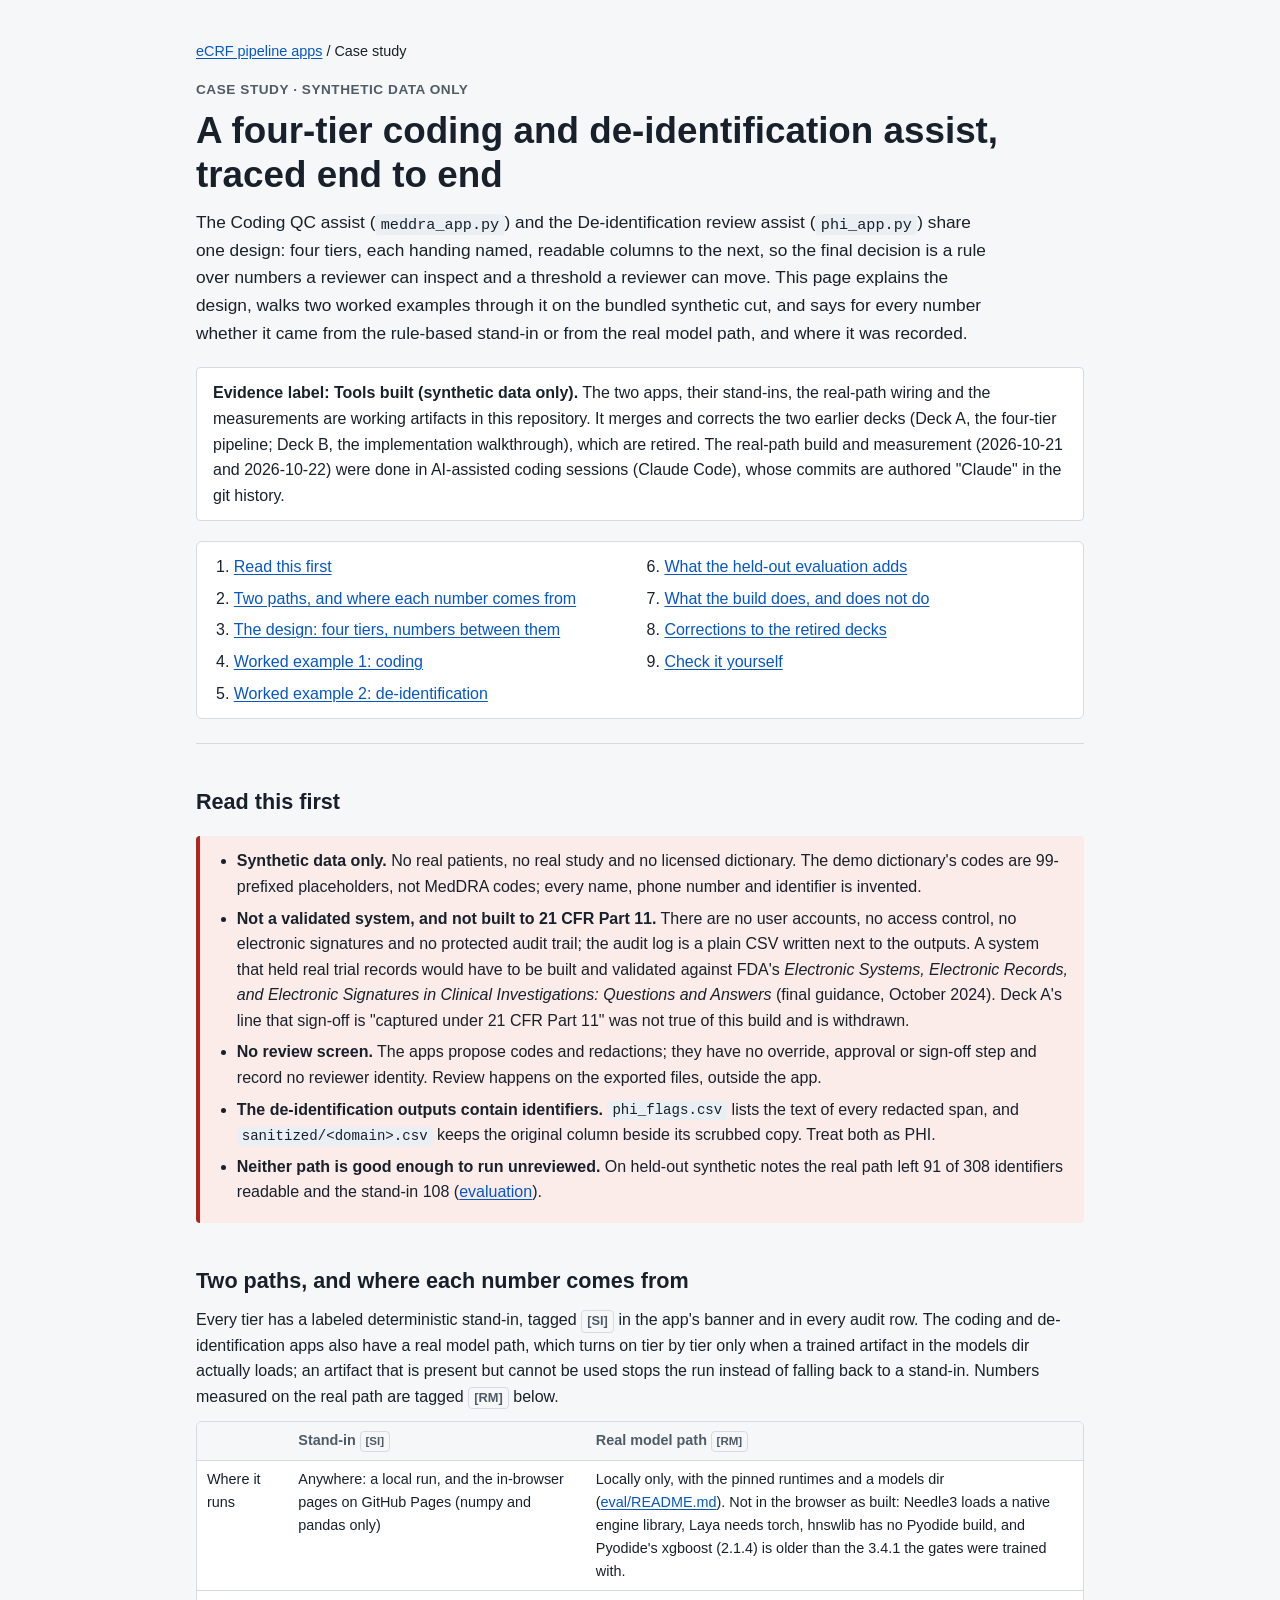
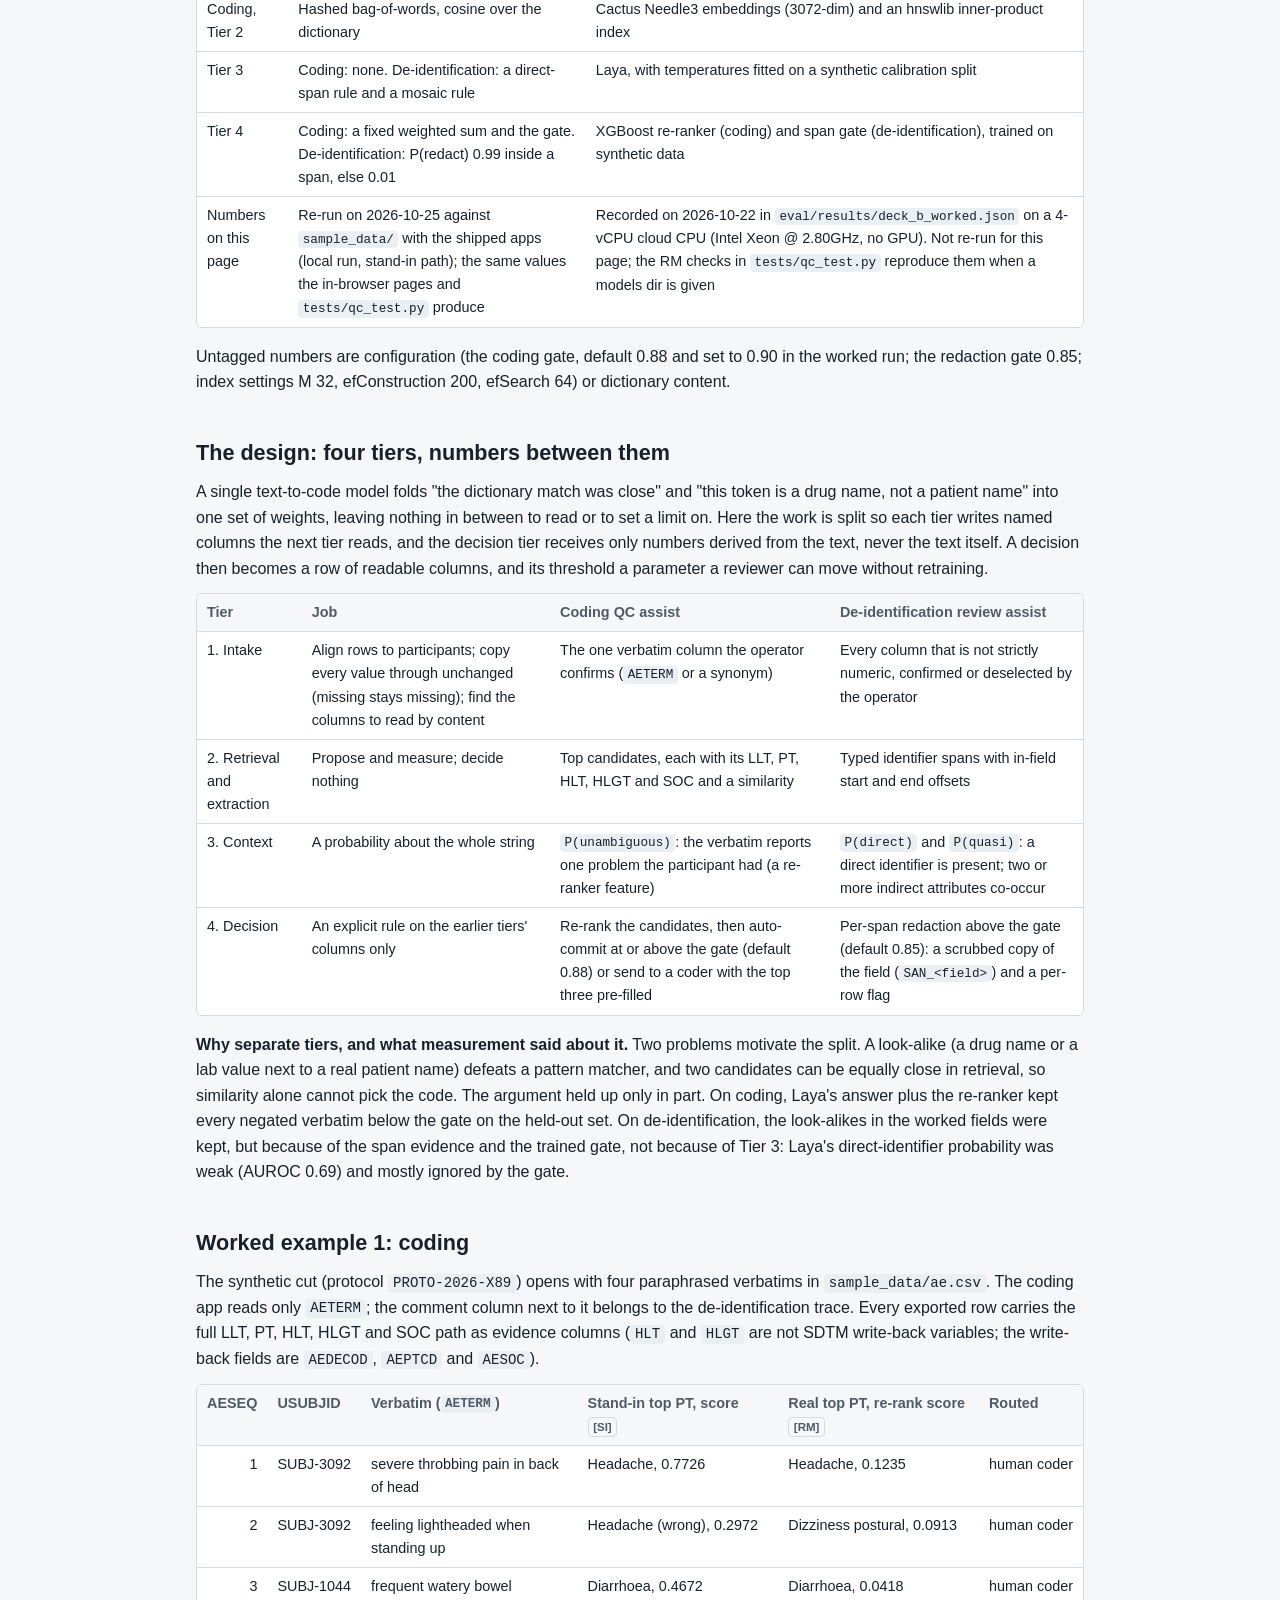
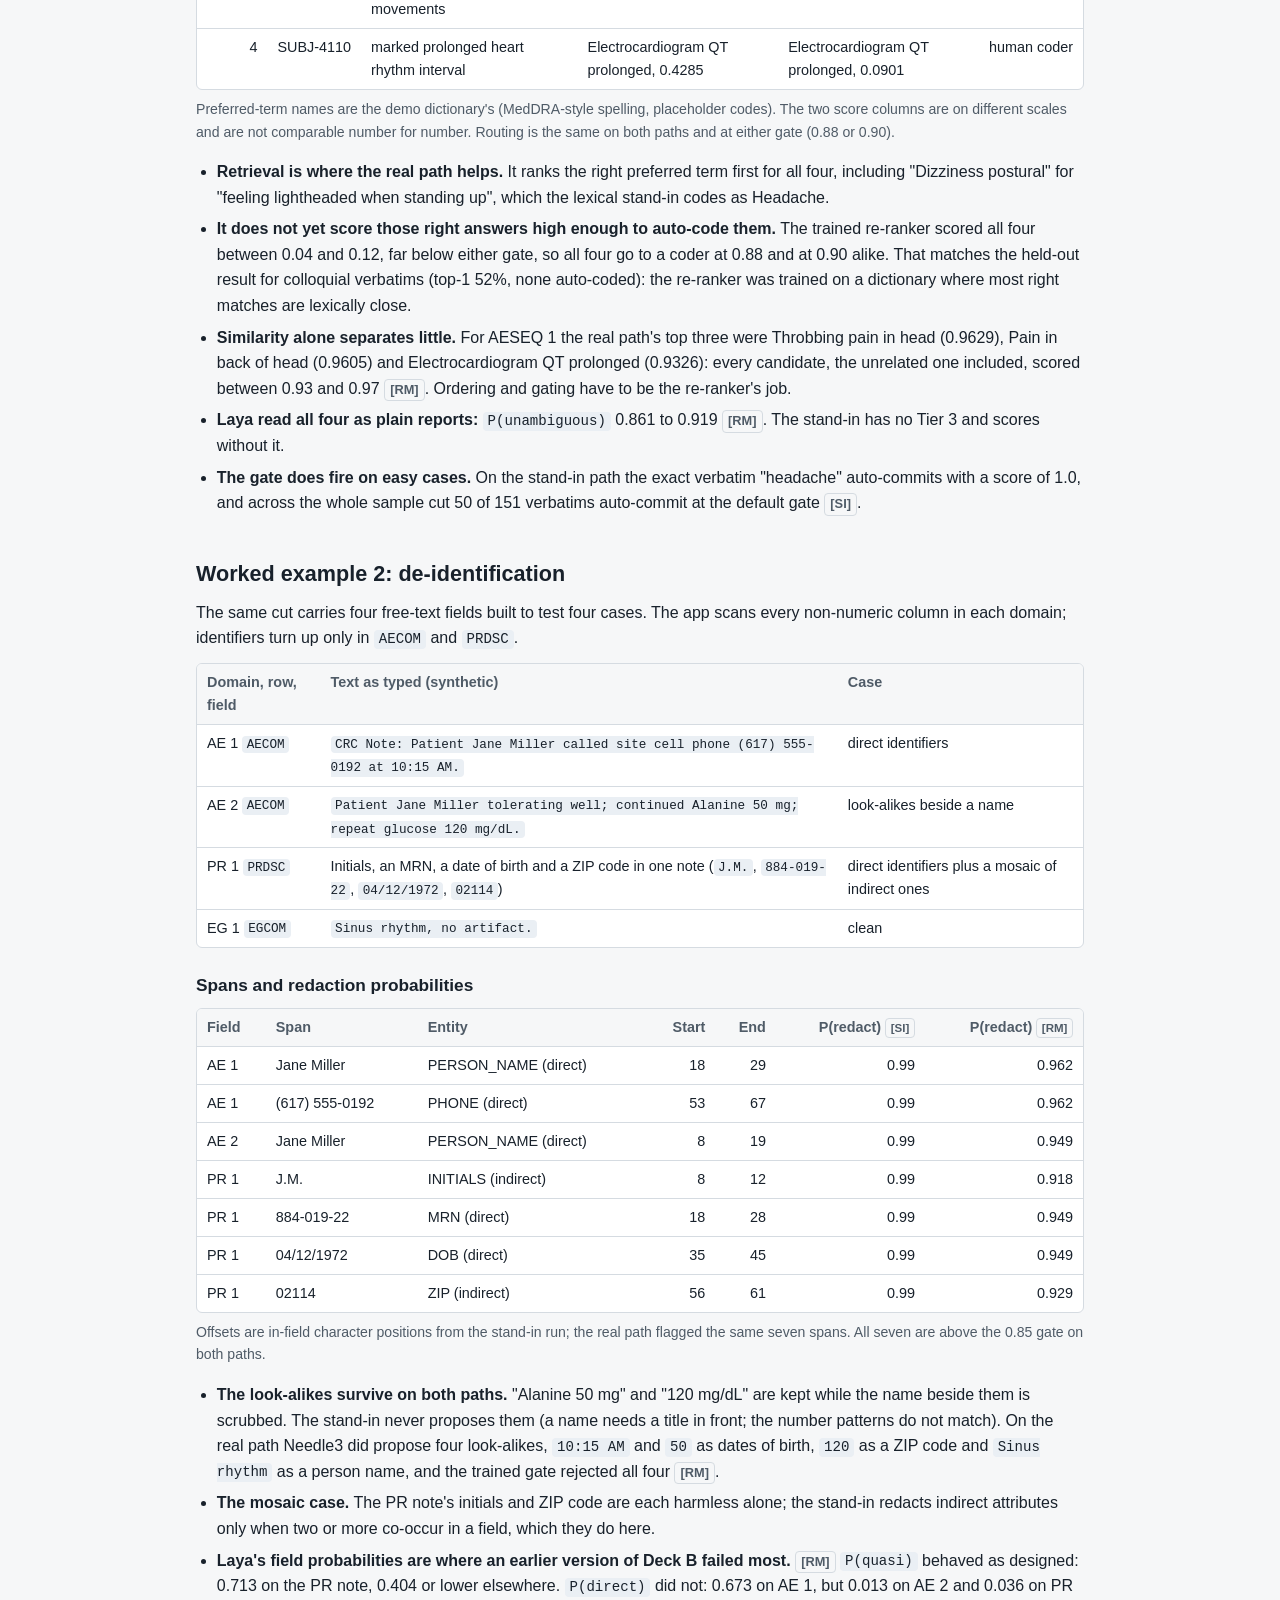
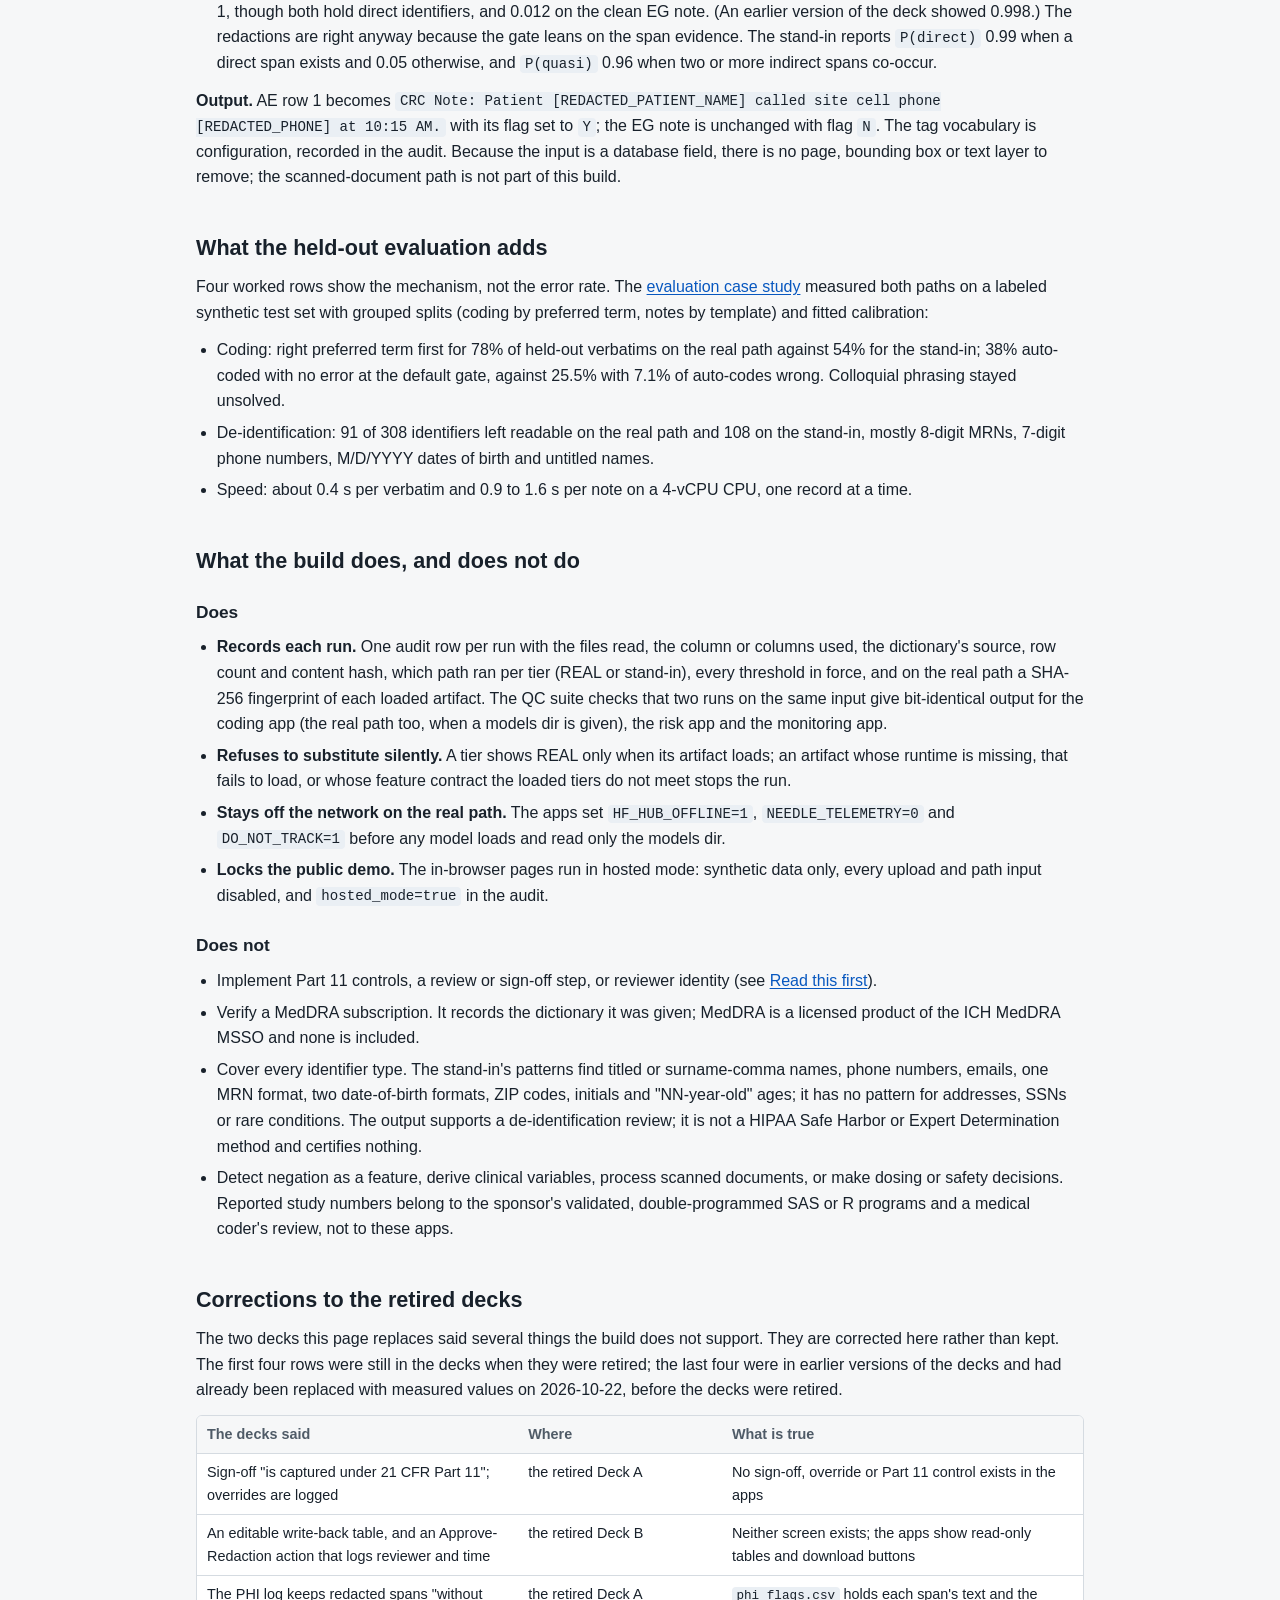
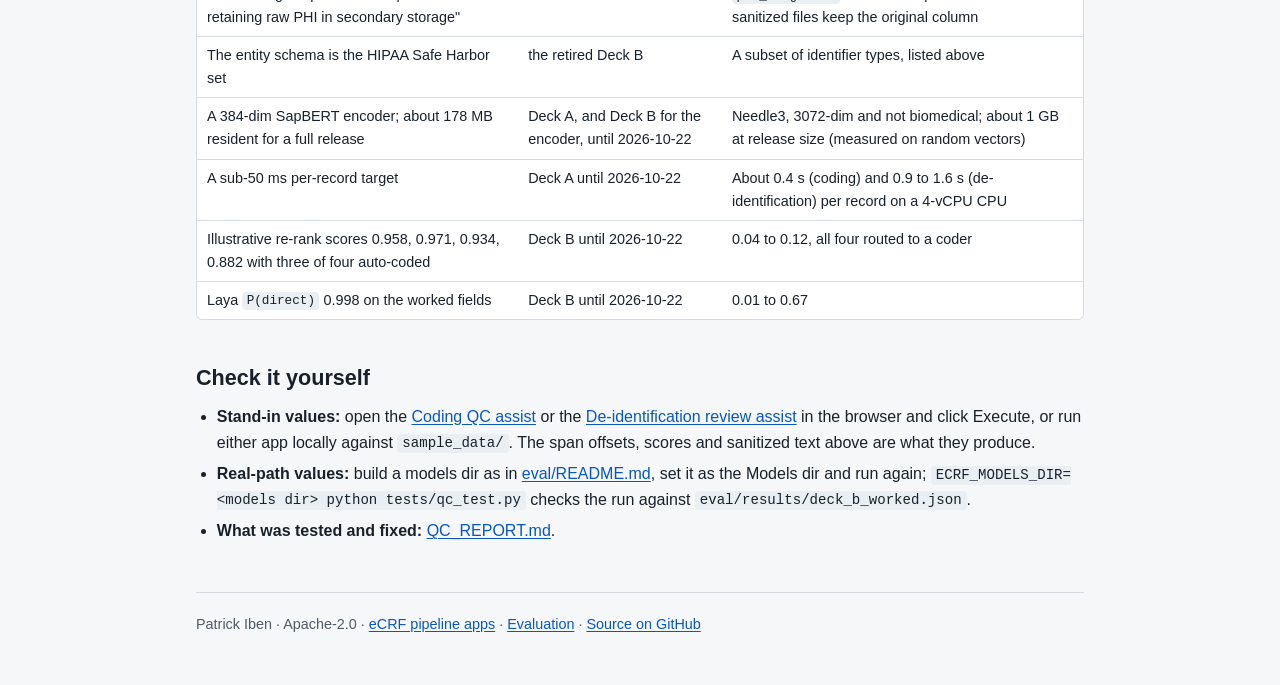
==== commit 84c4793c: "Case study: keep the coding table's identifiers on one line on a phone At 390 px the coding worked-e" ====
--- a/docs/case-study.html
+++ b/docs/case-study.html
@@ -56,6 +56,9 @@
 td.n, th.n { text-align:right; font-variant-numeric:tabular-nums; white-space:nowrap; }
 /* inside a table, wrap code only at spaces, so identifiers such as direct_pii stay whole (the table scrolls) */
 .tbl code { overflow-wrap:normal; }
+/* identifier cells (AESEQ, USUBJID) stay on one line; the table scrolls inside its box instead */
+td.id, th.id { white-space:nowrap; }
+td.verb { min-width:12em; }
 .caption { margin:-8px 0 16px; color:var(--muted); font-size:.88rem; }
 .tag { display:inline-block; padding:0 .4em; border:1px solid var(--line); border-radius:4px; font-size:.8em; font-weight:600; color:var(--muted); white-space:nowrap; }
 nav.toc { margin:20px 0 0; padding:12px 16px; background:var(--surface); border:1px solid var(--line); border-radius:6px; }
@@ -184,16 +187,17 @@
     write-back variables; the write-back fields are <code>AEDECOD</code>, <code>AEPTCD</code> and
     <code>AESOC</code>).</p>
   <div class="tbl"><table>
-    <thead><tr><th>AESEQ</th><th>USUBJID</th><th>Verbatim (<code>AETERM</code>)</th><th>Stand-in top PT, score <span class="tag">[SI]</span></th><th>Real top PT, re-rank score <span class="tag">[RM]</span></th><th>Routed (both paths, gate 0.88 or 0.90)</th></tr></thead>
-    <tbody>
-      <tr><td class="n">1</td><td>SUBJ-3092</td><td>severe throbbing pain in back of head</td><td>Headache, 0.7726</td><td>Headache, 0.1235</td><td>human coder</td></tr>
-      <tr><td class="n">2</td><td>SUBJ-3092</td><td>feeling lightheaded when standing up</td><td>Headache (wrong), 0.2972</td><td>Dizziness postural, 0.0913</td><td>human coder</td></tr>
-      <tr><td class="n">3</td><td>SUBJ-1044</td><td>frequent watery bowel movements</td><td>Diarrhoea, 0.4672</td><td>Diarrhoea, 0.0418</td><td>human coder</td></tr>
-      <tr><td class="n">4</td><td>SUBJ-4110</td><td>marked prolonged heart rhythm interval</td><td>Electrocardiogram QT prolonged, 0.4285</td><td>Electrocardiogram QT prolonged, 0.0901</td><td>human coder</td></tr>
+    <thead><tr><th class="id">AESEQ</th><th class="id">USUBJID</th><th>Verbatim (<code>AETERM</code>)</th><th>Stand-in top PT, score <span class="tag">[SI]</span></th><th>Real top PT, re-rank score <span class="tag">[RM]</span></th><th class="id">Routed</th></tr></thead>
+    <tbody>
+      <tr><td class="n id">1</td><td class="id">SUBJ-3092</td><td class="verb">severe throbbing pain in back of head</td><td>Headache, 0.7726</td><td>Headache, 0.1235</td><td class="id">human coder</td></tr>
+      <tr><td class="n id">2</td><td class="id">SUBJ-3092</td><td class="verb">feeling lightheaded when standing up</td><td>Headache (wrong), 0.2972</td><td>Dizziness postural, 0.0913</td><td class="id">human coder</td></tr>
+      <tr><td class="n id">3</td><td class="id">SUBJ-1044</td><td class="verb">frequent watery bowel movements</td><td>Diarrhoea, 0.4672</td><td>Diarrhoea, 0.0418</td><td class="id">human coder</td></tr>
+      <tr><td class="n id">4</td><td class="id">SUBJ-4110</td><td class="verb">marked prolonged heart rhythm interval</td><td>Electrocardiogram QT prolonged, 0.4285</td><td>Electrocardiogram QT prolonged, 0.0901</td><td class="id">human coder</td></tr>
     </tbody>
   </table></div>
   <p class="caption">Preferred-term names are the demo dictionary's (MedDRA-style spelling, placeholder codes). The two
-    score columns are on different scales and are not comparable number for number.</p>
+    score columns are on different scales and are not comparable number for number. Routing is the same on both paths
+    and at either gate (0.88 or 0.90).</p>
   <ul>
     <li><strong>Retrieval is where the real path helps.</strong> It ranks the right preferred term first for all four,
       including "Dizziness postural" for "feeling lightheaded when standing up", which the lexical stand-in codes as
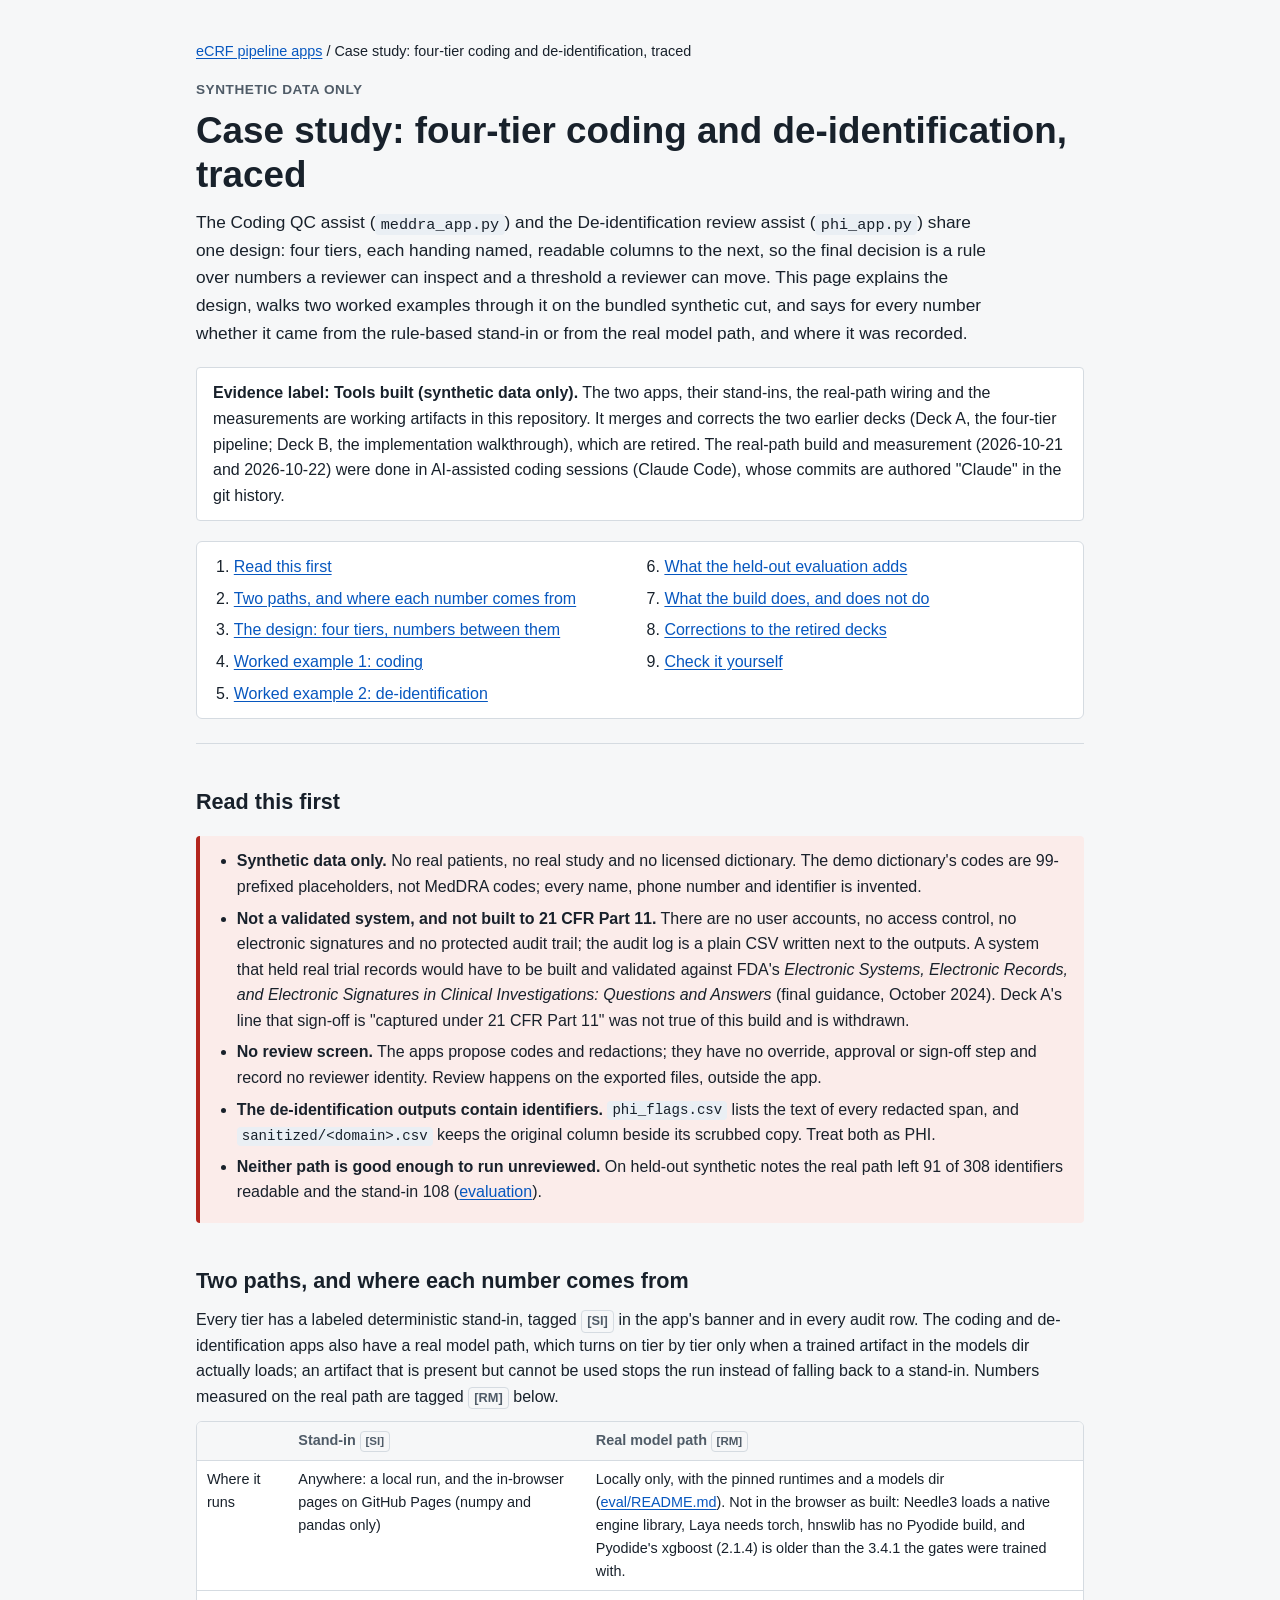
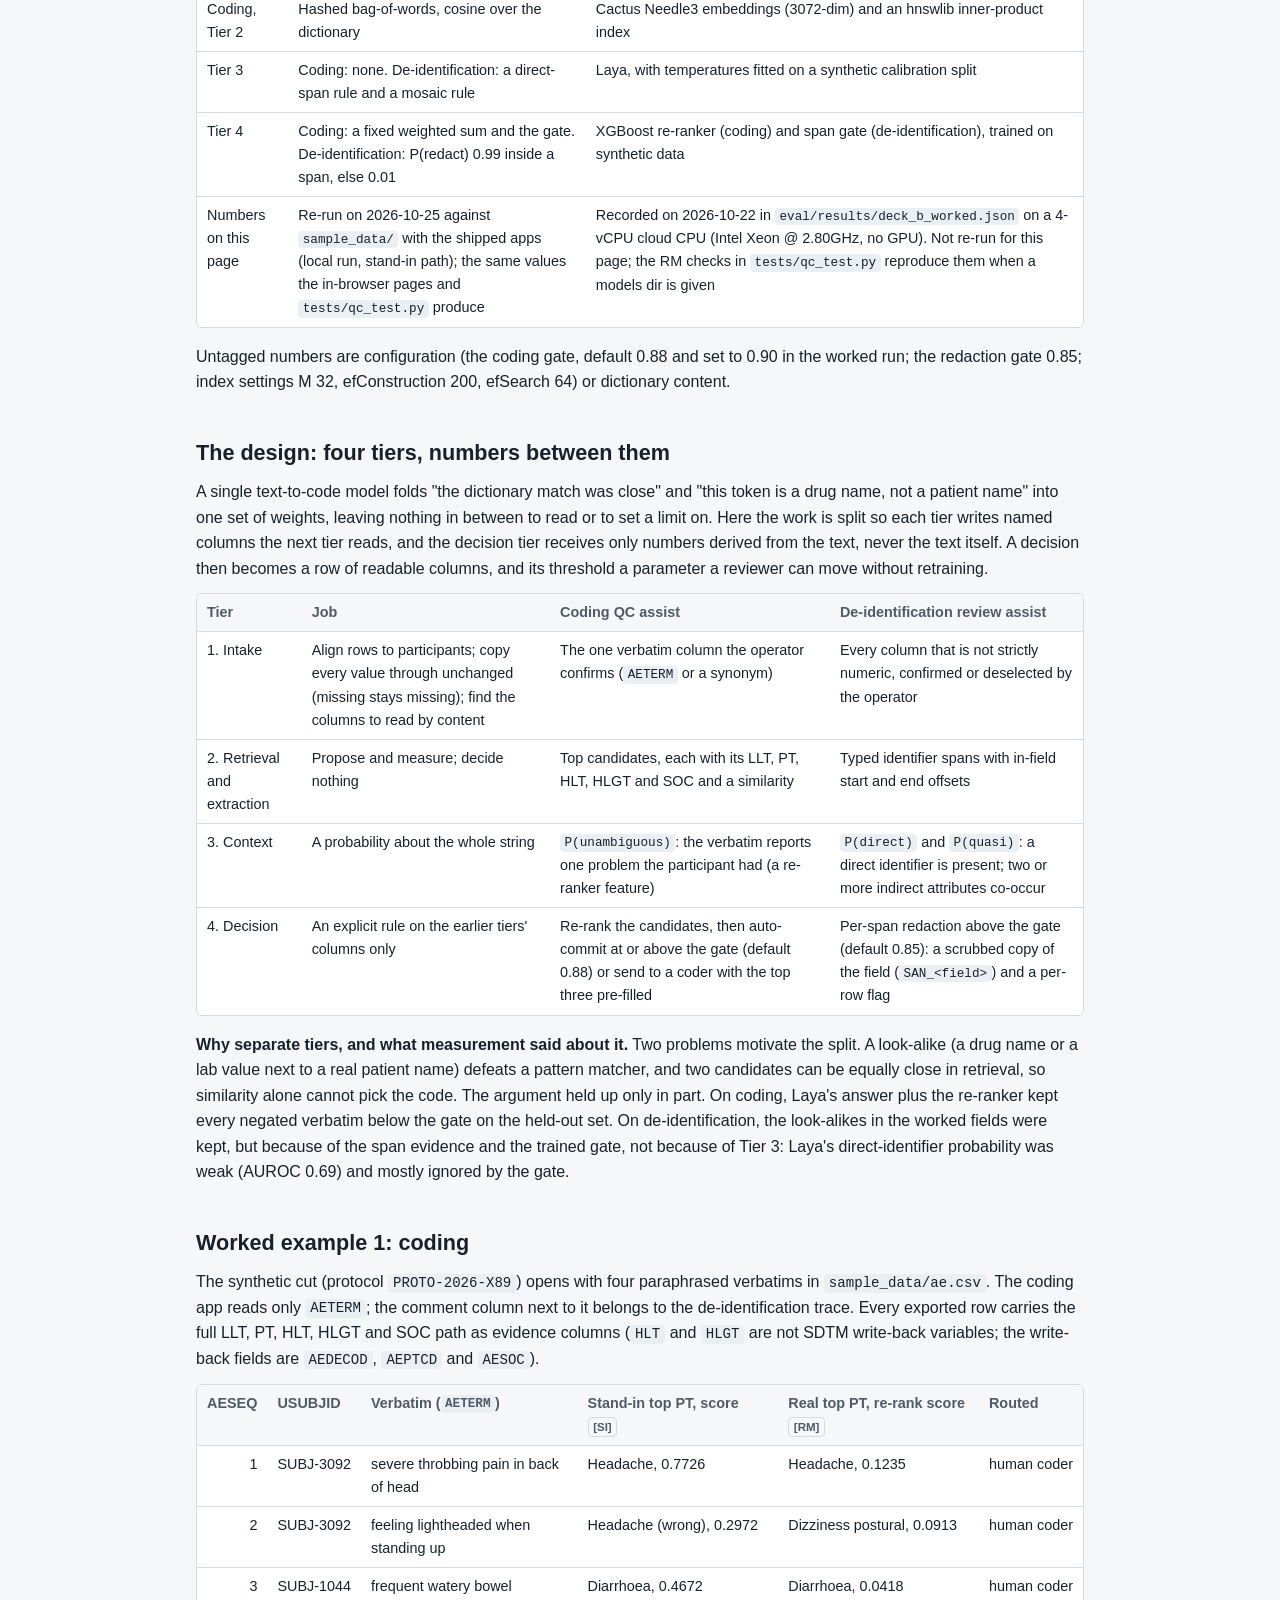
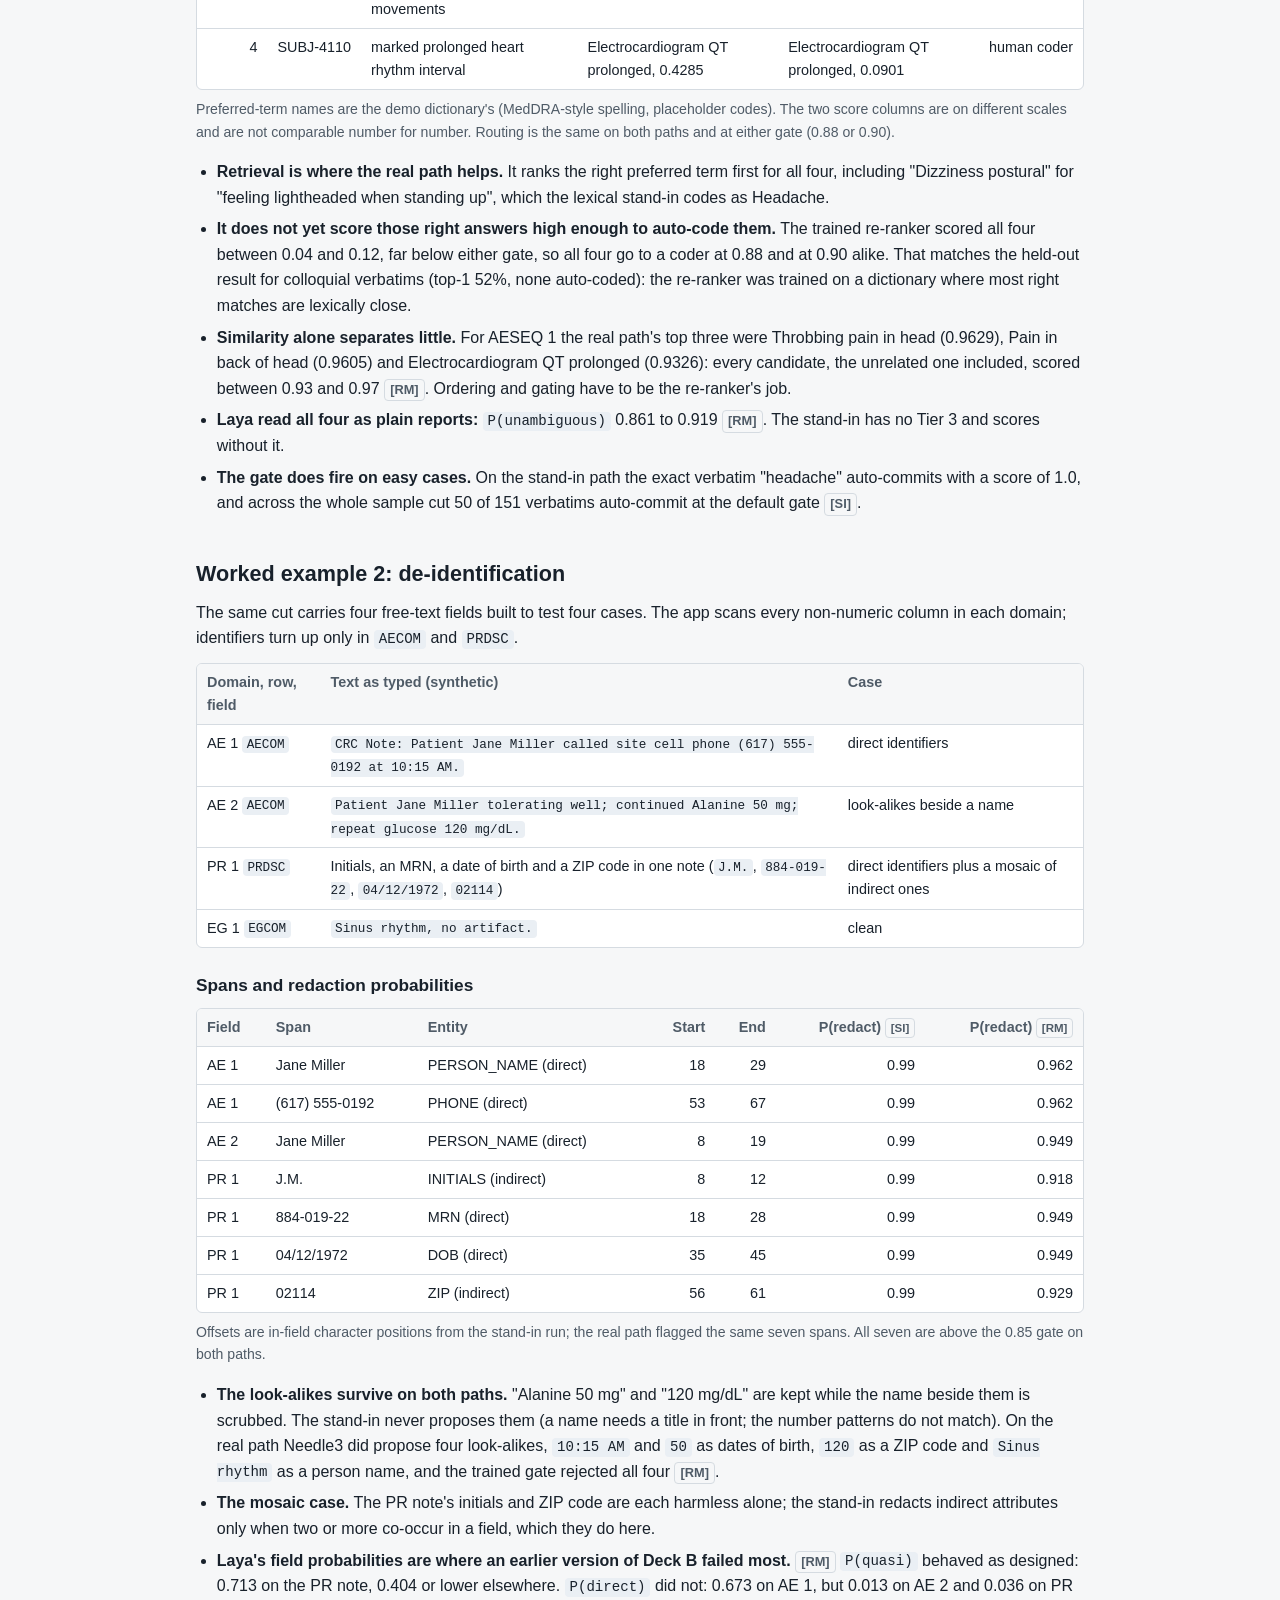
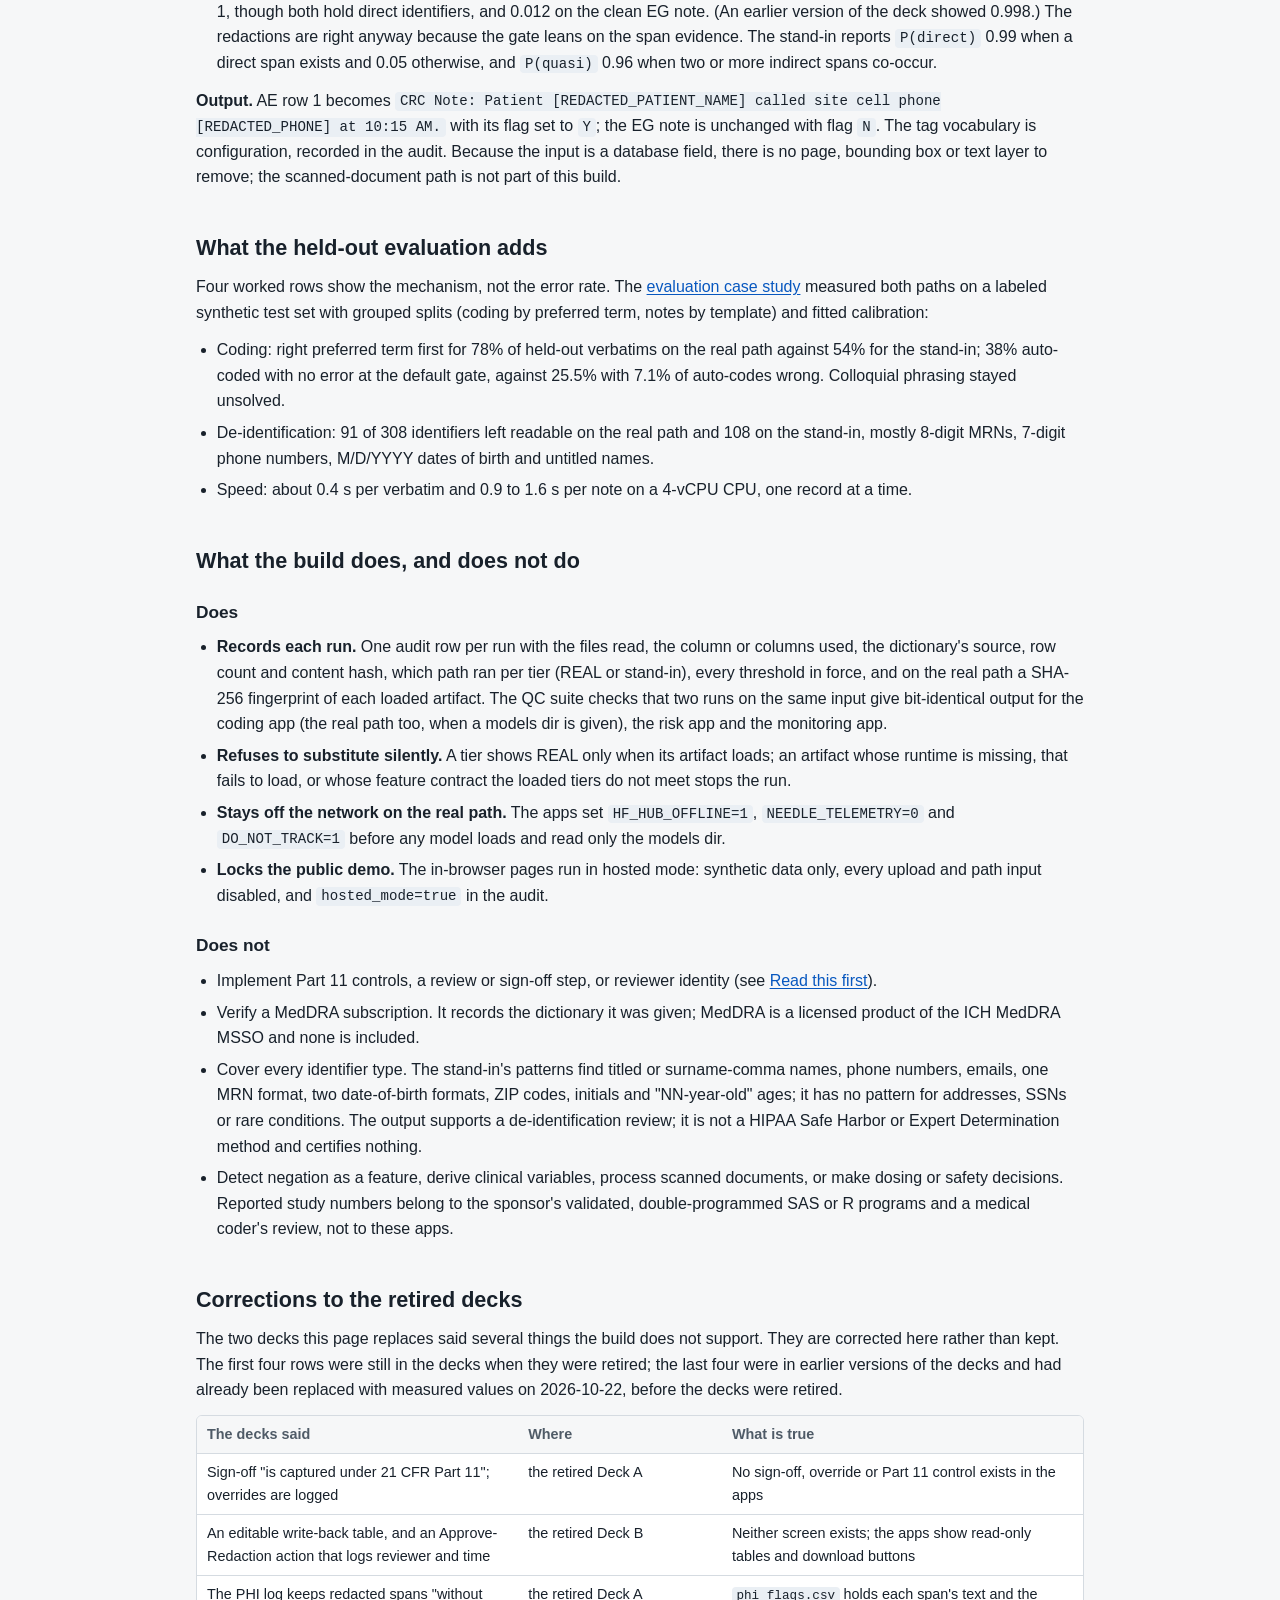
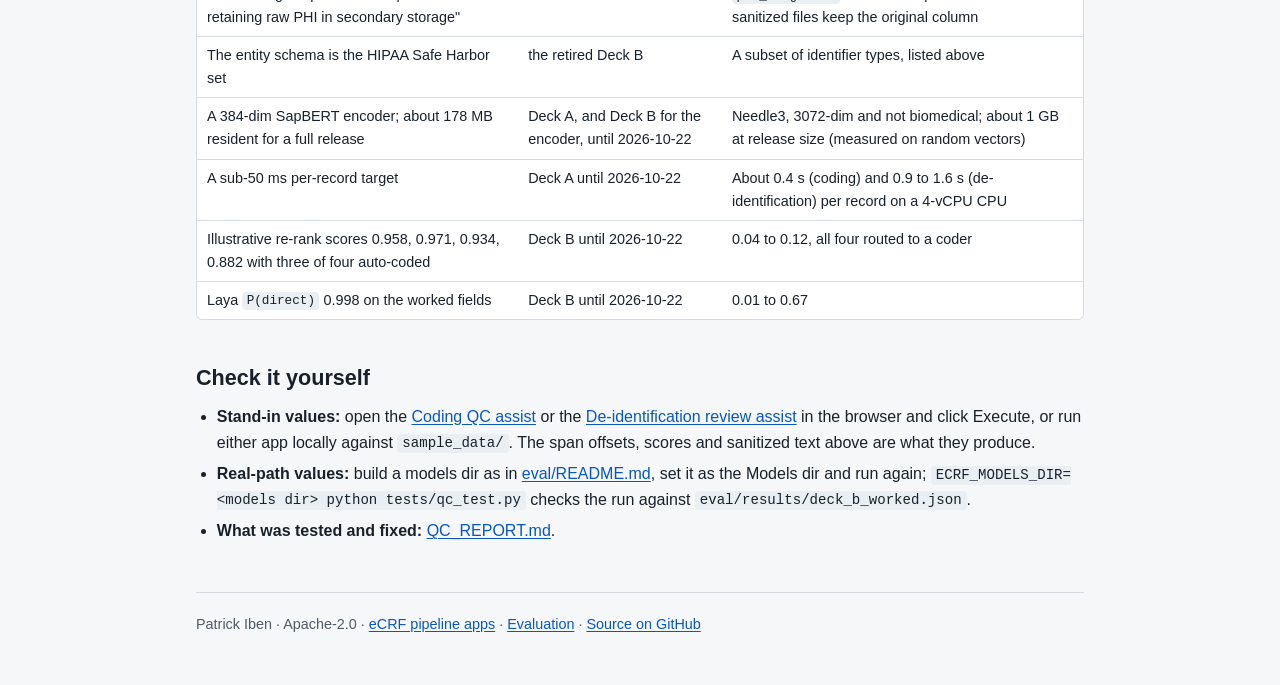
==== commit 9f00d185: "Docs: one case-study name, linked DOIs, published app names, reachable tables - The case study had t" ====
--- a/docs/case-study.html
+++ b/docs/case-study.html
@@ -3,7 +3,7 @@
 <head>
 <meta charset="utf-8">
 <meta name="viewport" content="width=device-width, initial-scale=1">
-<title>Four-tier coding case study</title>
+<title>Case study: four-tier coding and de-identification, traced</title>
 <meta name="description" content="Case study of the Coding QC assist and the De-identification review assist: the four-tier design, two worked examples on synthetic eCRF data, what ran on the stand-in path and on the real model path, and the limits.">
 <meta name="color-scheme" content="light dark">
 <link rel="icon" href="data:,">
@@ -31,6 +31,8 @@
 .wrap { max-width:920px; margin:0 auto; padding:0 16px; }
 header.site { padding:40px 0 24px; border-bottom:1px solid var(--line); }
 .crumbs { margin:0 0 16px; font-size:.9rem; }
+/* visually hidden, still read by screen readers (a table's row-label column header) */
+.vh { position:absolute; width:1px; height:1px; margin:-1px; padding:0; overflow:hidden; clip:rect(0 0 0 0); white-space:nowrap; border:0; }
 .kicker { margin:0 0 8px; color:var(--muted); font-size:.85rem; font-weight:600; letter-spacing:.04em; text-transform:uppercase; }
 h1 { margin:0 0 12px; font-size:clamp(1.7rem, 5vw, 2.3rem); line-height:1.2; }
 h2 { margin:44px 0 12px; font-size:1.35rem; line-height:1.3; }
@@ -49,6 +51,8 @@
 .label { background:var(--surface); border:1px solid var(--line); }
 .note p:last-child, .fail p:last-child, .label p:last-child, .note ul:last-child, .fail ul:last-child { margin-bottom:0; }
 .tbl { overflow-x:auto; margin:0 0 16px; border:1px solid var(--line); border-radius:6px; background:var(--surface); }
+/* each table box is a named, focusable region, so a keyboard user can scroll a wide table sideways on a phone */
+.tbl:focus-visible { outline:2px solid var(--accent); outline-offset:2px; }
 table { border-collapse:collapse; width:100%; font-size:.9rem; }
 th, td { padding:7px 10px; text-align:left; vertical-align:top; border-bottom:1px solid var(--line); }
 th { font-weight:600; color:var(--muted); background:var(--bg); }
@@ -77,9 +81,9 @@
 <div class="wrap">
 
 <header class="site">
-  <p class="crumbs"><a href="./">eCRF pipeline apps</a> / Case study</p>
-  <p class="kicker">Case study &middot; synthetic data only</p>
-  <h1>A four-tier coding and de-identification assist, traced end to end</h1>
+  <p class="crumbs"><a href="./">eCRF pipeline apps</a> / Case study: four-tier coding and de-identification, traced</p>
+  <p class="kicker">Synthetic data only</p>
+  <h1>Case study: four-tier coding and de-identification, traced</h1>
   <p class="lede">The Coding QC assist (<code>meddra_app.py</code>) and the De-identification review assist
     (<code>phi_app.py</code>) share one design: four tiers, each handing named, readable columns to the next, so the
     final decision is a rule over numbers a reviewer can inspect and a threshold a reviewer can move. This page explains
@@ -140,8 +144,8 @@
     only when a trained artifact in the models dir actually loads; an artifact that is present but cannot be used stops
     the run instead of falling back to a stand-in. Numbers measured on the real path are tagged
     <span class="tag">[RM]</span> below.</p>
-  <div class="tbl"><table>
-    <thead><tr><th></th><th>Stand-in <span class="tag">[SI]</span></th><th>Real model path <span class="tag">[RM]</span></th></tr></thead>
+  <div class="tbl" role="region" tabindex="0" aria-label="Stand-in and real model path compared (table)"><table>
+    <thead><tr><th><span class="vh">Aspect</span></th><th>Stand-in <span class="tag">[SI]</span></th><th>Real model path <span class="tag">[RM]</span></th></tr></thead>
     <tbody>
       <tr><td>Where it runs</td><td>Anywhere: a local run, and the in-browser pages on GitHub Pages (numpy and pandas only)</td><td>Locally only, with the pinned runtimes and a models dir (<a href="https://github.com/patrickiben/ecrf-pipeline-apps/blob/main/eval/README.md">eval/README.md</a>). Not in the browser as built: Needle3 loads a native engine library, Laya needs torch, hnswlib has no Pyodide build, and Pyodide's xgboost (2.1.4) is older than the 3.4.1 the gates were trained with.</td></tr>
       <tr><td>Coding, Tier 2</td><td>Hashed bag-of-words, cosine over the dictionary</td><td>Cactus Needle3 embeddings (3072-dim) and an hnswlib inner-product index</td></tr>
@@ -161,7 +165,7 @@
     each tier writes named columns the next tier reads, and the decision tier receives only numbers derived from the
     text, never the text itself. A decision then becomes a row of readable columns, and its threshold a parameter a
     reviewer can move without retraining.</p>
-  <div class="tbl"><table>
+  <div class="tbl" role="region" tabindex="0" aria-label="The four tiers in each app (table)"><table>
     <thead><tr><th>Tier</th><th>Job</th><th>Coding QC assist</th><th>De-identification review assist</th></tr></thead>
     <tbody>
       <tr><td>1. Intake</td><td>Align rows to participants; copy every value through unchanged (missing stays missing); find the columns to read by content</td><td>The one verbatim column the operator confirms (<code>AETERM</code> or a synonym)</td><td>Every column that is not strictly numeric, confirmed or deselected by the operator</td></tr>
@@ -186,7 +190,7 @@
     to the de-identification trace. Every exported row carries the full LLT, PT, HLT, HLGT and SOC path as evidence columns (<code>HLT</code> and <code>HLGT</code> are not SDTM
     write-back variables; the write-back fields are <code>AEDECOD</code>, <code>AEPTCD</code> and
     <code>AESOC</code>).</p>
-  <div class="tbl"><table>
+  <div class="tbl" role="region" tabindex="0" aria-label="Worked example 1: coding results (table)"><table>
     <thead><tr><th class="id">AESEQ</th><th class="id">USUBJID</th><th>Verbatim (<code>AETERM</code>)</th><th>Stand-in top PT, score <span class="tag">[SI]</span></th><th>Real top PT, re-rank score <span class="tag">[RM]</span></th><th class="id">Routed</th></tr></thead>
     <tbody>
       <tr><td class="n id">1</td><td class="id">SUBJ-3092</td><td class="verb">severe throbbing pain in back of head</td><td>Headache, 0.7726</td><td>Headache, 0.1235</td><td class="id">human coder</td></tr>
@@ -222,7 +226,7 @@
   <h2 id="deid">Worked example 2: de-identification</h2>
   <p>The same cut carries four free-text fields built to test four cases. The app scans every non-numeric column in
     each domain; identifiers turn up only in <code>AECOM</code> and <code>PRDSC</code>.</p>
-  <div class="tbl"><table>
+  <div class="tbl" role="region" tabindex="0" aria-label="Worked example 2: the text as typed (table)"><table>
     <thead><tr><th>Domain, row, field</th><th>Text as typed (synthetic)</th><th>Case</th></tr></thead>
     <tbody>
       <tr><td>AE 1 <code>AECOM</code></td><td><code>CRC Note: Patient Jane Miller called site cell phone (617) 555-0192 at 10:15 AM.</code></td><td>direct identifiers</td></tr>
@@ -232,7 +236,7 @@
     </tbody>
   </table></div>
   <h3>Spans and redaction probabilities</h3>
-  <div class="tbl"><table>
+  <div class="tbl" role="region" tabindex="0" aria-label="Worked example 2: flagged spans (table)"><table>
     <thead><tr><th>Field</th><th>Span</th><th>Entity</th><th class="n">Start</th><th class="n">End</th><th class="n">P(redact) <span class="tag">[SI]</span></th><th class="n">P(redact) <span class="tag">[RM]</span></th></tr></thead>
     <tbody>
       <tr><td>AE 1</td><td>Jane Miller</td><td>PERSON_NAME (direct)</td><td class="n">18</td><td class="n">29</td><td class="n">0.99</td><td class="n">0.962</td></tr>
@@ -322,7 +326,7 @@
     than kept. The first four rows were still in the decks when they were retired; the last four were in earlier
     versions of the decks and had already been replaced with measured values on 2026-10-22, before the decks were
     retired.</p>
-  <div class="tbl"><table>
+  <div class="tbl" role="region" tabindex="0" aria-label="Corrections to the retired decks (table)"><table>
     <thead><tr><th>The decks said</th><th>Where</th><th>What is true</th></tr></thead>
     <tbody>
       <tr><td>Sign-off "is captured under 21 CFR Part 11"; overrides are logged</td><td>the retired Deck A</td><td>No sign-off, override or Part 11 control exists in the apps</td></tr>
